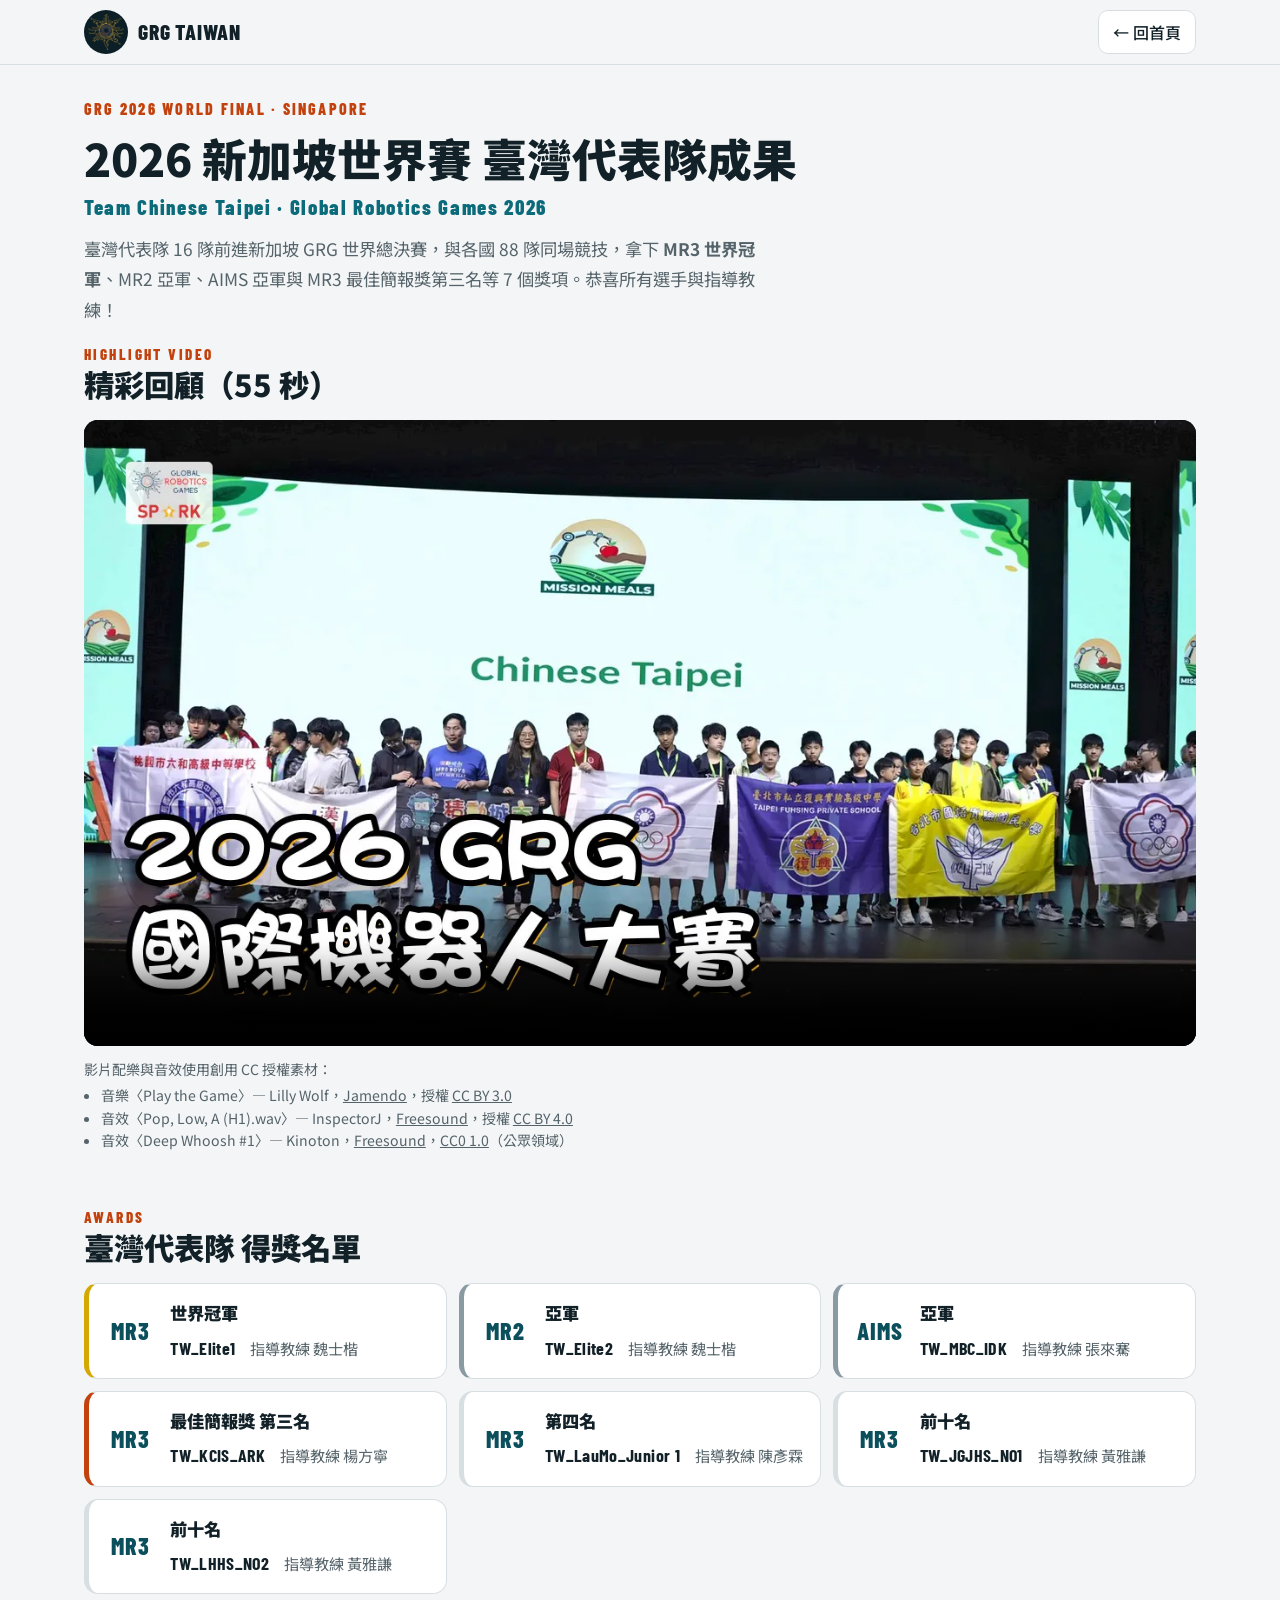
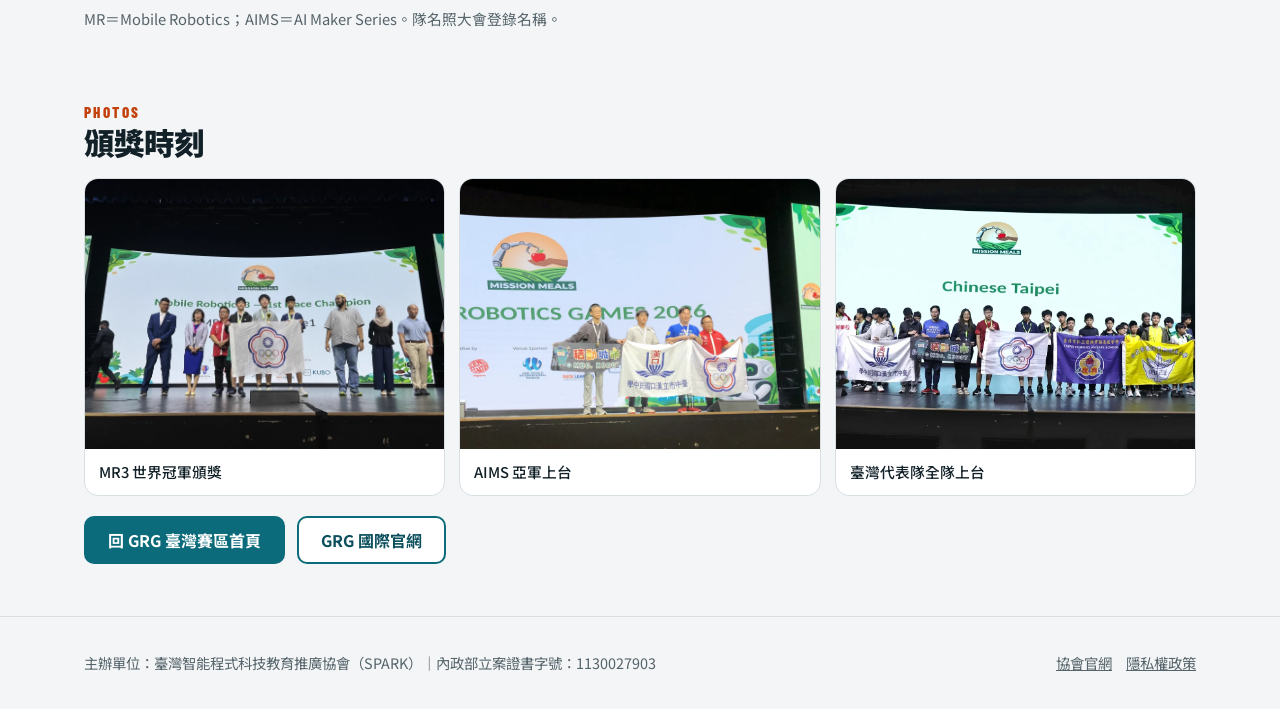
==== singapore-2026.html @ 82b36f8d "新增 2026 新加坡世界賽臺灣代表隊成果頁（精彩回顧影片＋得獎名單） - singapore-2026.html：55 秒影片（720p H.264/AAC faststart，10.2 MB）、中" ====
<!DOCTYPE html>
<html lang="zh-Hant-TW">
<head>
<meta charset="UTF-8">
<meta name="viewport" content="width=device-width, initial-scale=1.0">
<title>2026 GRG 新加坡世界賽 臺灣代表隊成果｜MR3 世界冠軍 - GRG Taiwan</title>
<meta name="description" content="2026 Global Robotics Games 新加坡世界總決賽，臺灣代表隊獲 MR3 世界冠軍、MR2 亞軍、AIMS 亞軍、MR3 最佳簡報獎第三名等 7 個獎項。看 55 秒精彩回顧影片與完整得獎名單。">
<meta name="robots" content="index, follow, max-image-preview:large, max-video-preview:-1">
<link rel="canonical" href="https://global-robotics-games-taiwan.github.io/singapore-2026.html">
<link rel="icon" type="image/png" sizes="192x192" href="img/favicon-192.png">
<link rel="apple-touch-icon" href="img/apple-touch-icon.png">
<meta name="theme-color" content="#0b4f5c">
<meta property="og:type" content="article">
<meta property="og:url" content="https://global-robotics-games-taiwan.github.io/singapore-2026.html">
<meta property="og:title" content="2026 GRG 新加坡世界賽 臺灣代表隊 MR3 世界冠軍">
<meta property="og:description" content="臺灣代表隊獲 MR3 世界冠軍、MR2 亞軍、AIMS 亞軍等 7 個獎項，看精彩回顧影片與得獎名單。">
<meta property="og:image" content="https://global-robotics-games-taiwan.github.io/media/singapore-2026/highlight-poster.jpg">
<meta property="og:image:width" content="1280">
<meta property="og:image:height" content="720">
<meta property="og:video" content="https://global-robotics-games-taiwan.github.io/media/singapore-2026/grg2026-singapore-highlight-720p.mp4">
<meta property="og:video:type" content="video/mp4">
<meta property="og:video:width" content="1280">
<meta property="og:video:height" content="720">
<meta property="og:site_name" content="GRG Taiwan 2026">
<meta property="og:locale" content="zh_TW">
<meta name="twitter:card" content="summary_large_image">
<meta name="twitter:title" content="2026 GRG 新加坡世界賽 臺灣代表隊 MR3 世界冠軍">
<meta name="twitter:description" content="臺灣代表隊獲 MR3 世界冠軍、MR2 亞軍、AIMS 亞軍等 7 個獎項。">
<meta name="twitter:image" content="https://global-robotics-games-taiwan.github.io/media/singapore-2026/highlight-poster.jpg">
<script type="application/ld+json">
{
  "@context": "https://schema.org",
  "@graph": [
    {
      "@type": "WebPage",
      "@id": "https://global-robotics-games-taiwan.github.io/singapore-2026.html#page",
      "url": "https://global-robotics-games-taiwan.github.io/singapore-2026.html",
      "name": "2026 GRG 新加坡世界賽 臺灣代表隊成果",
      "inLanguage": "zh-TW",
      "datePublished": "2026-11-19",
      "isPartOf": {"@id": "https://global-robotics-games-taiwan.github.io/#website"},
      "about": {"@id": "https://global-robotics-games-taiwan.github.io/#world-final"},
      "primaryImageOfPage": "https://global-robotics-games-taiwan.github.io/media/singapore-2026/highlight-poster.jpg",
      "breadcrumb": {"@type": "BreadcrumbList", "itemListElement": [
        {"@type": "ListItem", "position": 1, "name": "GRG Taiwan", "item": "https://global-robotics-games-taiwan.github.io/"},
        {"@type": "ListItem", "position": 2, "name": "2026 新加坡世界賽 臺灣代表隊成果", "item": "https://global-robotics-games-taiwan.github.io/singapore-2026.html"}
      ]}
    },
    {
      "@type": "VideoObject",
      "@id": "https://global-robotics-games-taiwan.github.io/singapore-2026.html#video",
      "name": "2026 GRG 新加坡世界賽 臺灣代表隊 精彩回顧",
      "description": "臺灣代表隊從出發、比賽到頒獎的 55 秒回顧：MR3 世界冠軍、MR2 亞軍、AIMS 亞軍、MR3 最佳簡報獎第三名。",
      "thumbnailUrl": "https://global-robotics-games-taiwan.github.io/media/singapore-2026/highlight-poster.jpg",
      "contentUrl": "https://global-robotics-games-taiwan.github.io/media/singapore-2026/grg2026-singapore-highlight-720p.mp4",
      "uploadDate": "2026-11-19T20:00:00+08:00",
      "duration": "PT55S",
      "inLanguage": "zh-TW",
      "publisher": {"@id": "https://spark-taiwan-association.github.io/#organization"}
    }
  ]
}
</script>
<link rel="preconnect" href="https://fonts.googleapis.com">
<link rel="preconnect" href="https://fonts.gstatic.com" crossorigin>
<link href="https://fonts.googleapis.com/css2?family=Noto+Sans+TC:wght@400;500;700;900&family=Barlow+Condensed:wght@600;800&display=swap" rel="stylesheet">
<style>
/* 與首頁同一套「運動會賽程表」配色與字型 */
:root{
  --bg:#f3f5f6; --card:#fff; --ink:#122128; --muted:#55636a; --line:#d8dfe2;
  --teal:#0b6b7a; --teal-d:#0b4f5c; --board:#0d1f26; --lime:#c6f432; --track:#c2410c;
  --sans:"Noto Sans TC","PingFang TC","Microsoft JhengHei",sans-serif; --num:"Barlow Condensed","Arial Narrow",sans-serif;
  --r:14px; --w:72rem;
}
*{box-sizing:border-box}
body{margin:0;background:var(--bg);color:var(--ink);font:400 1rem/1.75 var(--sans);-webkit-font-smoothing:antialiased}
img{max-width:100%;height:auto;display:block}
a{color:var(--teal)}
a:focus-visible,button:focus-visible{outline:3px solid var(--track);outline-offset:3px;border-radius:6px}
h1,h2,h3{line-height:1.3;margin:0;text-wrap:balance}
.wrap{max-width:var(--w);margin:0 auto;padding-inline:20px}
.num{font-family:var(--num);font-variant-numeric:tabular-nums}
.skip{position:absolute;left:-999px;top:8px;background:#fff;padding:8px 12px;z-index:100}.skip:focus{left:8px}
.top{position:sticky;top:0;z-index:50;background:rgba(243,245,246,.95);backdrop-filter:blur(8px);border-bottom:1px solid var(--line)}
.top .wrap{display:flex;align-items:center;gap:12px;min-height:64px}
.brand{display:flex;align-items:center;gap:10px;text-decoration:none;color:var(--ink);min-height:44px}
.brand .b{width:44px;height:44px;border-radius:50%;background:var(--board);display:grid;place-items:center;overflow:hidden}
.brand .b img{width:36px;height:36px;object-fit:contain}
.brand b{font:800 1.35rem/1 var(--num);letter-spacing:.04em}
.back{margin-left:auto;display:inline-flex;align-items:center;min-height:44px;padding:0 14px;border:1px solid var(--line);border-radius:10px;background:#fff;text-decoration:none;color:var(--ink);font-weight:500}
.hero{padding-block:36px 8px}
.hero .tag{font:800 1rem/1 var(--num);letter-spacing:.14em;color:var(--track)}
.hero h1{font-size:clamp(1.7rem,4.2vw,2.8rem);font-weight:900;margin-top:12px}
.hero h1 .en{display:block;font:800 clamp(1rem,2vw,1.3rem)/1.2 var(--num);letter-spacing:.08em;color:var(--teal);margin-top:8px}
.hero .lead{font-size:1.08rem;color:var(--muted);margin:14px 0 0;max-width:40em}
section{padding-block:28px}
.head{margin-bottom:16px}
.head h2{font-size:clamp(1.4rem,3vw,1.9rem);font-weight:900}
.head h2 .en{display:block;font:800 .95rem var(--num);letter-spacing:.16em;color:var(--track);margin-bottom:2px}
.player{background:var(--board);border-radius:var(--r);overflow:hidden;aspect-ratio:16/9}
.player video{display:block;width:100%;height:100%;background:#000}
.credits{margin-top:12px;font-size:.88rem;color:var(--muted);line-height:1.6}
.credits ul{margin:4px 0 0;padding-left:1.2em}
.credits a{color:var(--muted)}
.awards{list-style:none;margin:0;padding:0;display:grid;grid-template-columns:repeat(auto-fill,minmax(300px,1fr));gap:12px}
.awards li{background:var(--card);border:1px solid var(--line);border-left:5px solid var(--line);border-radius:var(--r);padding:14px 16px;display:grid;grid-template-columns:auto 1fr;gap:4px 14px;align-items:center}
.awards li.g{border-left-color:#d4a800}.awards li.s{border-left-color:#8a9aa3}.awards li.b{border-left-color:var(--track)}
.awards .cat{grid-row:span 2;font:800 1.5rem/1 var(--num);letter-spacing:.04em;color:var(--teal-d);min-width:3.2rem;text-align:center}
.awards .aw{font-weight:900;font-size:1.08rem}
.awards .tm{font-size:.95rem;color:var(--muted)}
.awards .tm b{color:var(--ink);font-weight:700;font-family:var(--num);font-size:1.12rem;letter-spacing:.02em}
.note{margin-top:12px;color:var(--muted);font-size:.92rem}
.photos{display:grid;grid-template-columns:repeat(auto-fill,minmax(280px,1fr));gap:14px}
.photos figure{margin:0;background:var(--card);border:1px solid var(--line);border-radius:var(--r);overflow:hidden}
.photos img{width:100%;aspect-ratio:4/3;object-fit:cover}
.photos figcaption{padding:10px 14px;font-size:.92rem;font-weight:500}
.btns{display:flex;flex-wrap:wrap;gap:12px;margin-top:20px}
.btn{display:inline-flex;align-items:center;justify-content:center;min-height:48px;padding:0 22px;border-radius:10px;font-weight:700;text-decoration:none;border:2px solid var(--teal);background:#fff;color:var(--teal-d)}
.btn.primary{background:var(--teal);color:#fff}
footer{border-top:1px solid var(--line);margin-top:24px;padding-block:24px;font-size:.9rem;color:var(--muted)}
footer .wrap{display:flex;flex-wrap:wrap;gap:6px 24px;justify-content:space-between;align-items:center}
footer a{color:var(--muted);display:inline-flex;align-items:center;min-height:44px}
</style>
<script async src="https://www.googletagmanager.com/gtag/js?id=G-00G74KLXL7"></script>
<script>window.dataLayer=window.dataLayer||[];function gtag(){dataLayer.push(arguments);}gtag('js',new Date());gtag('config','G-00G74KLXL7');</script>
</head>
<body>
<a class="skip" href="#main">跳到主要內容</a>
<header class="top">
  <div class="wrap">
    <a class="brand" href="./"><span class="b"><img src="img/grg-mark.png" width="160" height="160" alt=""></span><b>GRG TAIWAN</b></a>
    <a class="back" href="./">← 回首頁</a>
  </div>
</header>

<main id="main">
  <section class="hero">
    <div class="wrap">
      <div class="tag">GRG 2026 WORLD FINAL · SINGAPORE</div>
      <h1>2026 新加坡世界賽 臺灣代表隊成果<span class="en">Team Chinese Taipei · Global Robotics Games 2026</span></h1>
      <p class="lead">臺灣代表隊 16 隊前進新加坡 GRG 世界總決賽，與各國 88 隊同場競技，拿下 <strong>MR3 世界冠軍</strong>、MR2 亞軍、AIMS 亞軍與 MR3 最佳簡報獎第三名等 7 個獎項。恭喜所有選手與指導教練！</p>
    </div>
  </section>

  <section id="video" style="padding-top:12px">
    <div class="wrap">
      <div class="head"><h2><span class="en">HIGHLIGHT VIDEO</span>精彩回顧（55 秒）</h2></div>
      <div class="player">
        <video controls playsinline preload="metadata" poster="media/singapore-2026/highlight-poster.webp" width="1280" height="720" aria-label="2026 GRG 新加坡世界賽 臺灣代表隊精彩回顧影片">
          <source src="media/singapore-2026/grg2026-singapore-highlight-720p.mp4" type="video/mp4">
          <track kind="captions" src="media/singapore-2026/highlight.zh-TW.vtt" srclang="zh-TW" label="中文">
          你的瀏覽器不支援影片播放，請<a href="media/singapore-2026/grg2026-singapore-highlight-720p.mp4">下載影片</a>觀看。
        </video>
      </div>
      <div class="credits">
        影片配樂與音效使用創用 CC 授權素材：
        <ul>
          <li>音樂〈Play the Game〉— Lilly Wolf，<a href="https://www.jamendo.com/track/1093616" rel="noopener">Jamendo</a>，授權 <a href="https://creativecommons.org/licenses/by/3.0/" rel="license noopener">CC BY 3.0</a></li>
          <li>音效〈Pop, Low, A (H1).wav〉— InspectorJ，<a href="https://freesound.org/people/InspectorJ/sounds/411639" rel="noopener">Freesound</a>，授權 <a href="https://creativecommons.org/licenses/by/4.0/" rel="license noopener">CC BY 4.0</a></li>
          <li>音效〈Deep Whoosh #1〉— Kinoton，<a href="https://freesound.org/people/Kinoton/sounds/351256" rel="noopener">Freesound</a>，<a href="https://creativecommons.org/publicdomain/zero/1.0/" rel="license noopener">CC0 1.0</a>（公眾領域）</li>
        </ul>
      </div>
    </div>
  </section>

  <section id="awards">
    <div class="wrap">
      <div class="head"><h2><span class="en">AWARDS</span>臺灣代表隊 得獎名單</h2></div>
      <ol class="awards">
        <li class="g"><span class="cat">MR3</span><span class="aw">世界冠軍</span><span class="tm"><b>TW_Elite1</b>　指導教練 魏士楷</span></li>
        <li class="s"><span class="cat">MR2</span><span class="aw">亞軍</span><span class="tm"><b>TW_Elite2</b>　指導教練 魏士楷</span></li>
        <li class="s"><span class="cat">AIMS</span><span class="aw">亞軍</span><span class="tm"><b>TW_MBC_IDK</b>　指導教練 張來騫</span></li>
        <li class="b"><span class="cat">MR3</span><span class="aw">最佳簡報獎 第三名</span><span class="tm"><b>TW_KCIS_ARK</b>　指導教練 楊方寧</span></li>
        <li><span class="cat">MR3</span><span class="aw">第四名</span><span class="tm"><b>TW_LauMo_Junior 1</b>　指導教練 陳彥霖</span></li>
        <li><span class="cat">MR3</span><span class="aw">前十名</span><span class="tm"><b>TW_JGJHS_NO1</b>　指導教練 黃雅謙</span></li>
        <li><span class="cat">MR3</span><span class="aw">前十名</span><span class="tm"><b>TW_LHHS_NO2</b>　指導教練 黃雅謙</span></li>
      </ol>
      <p class="note">MR＝Mobile Robotics；AIMS＝AI Maker Series。隊名照大會登錄名稱。</p>
    </div>
  </section>

  <section id="photos">
    <div class="wrap">
      <div class="head"><h2><span class="en">PHOTOS</span>頒獎時刻</h2></div>
      <div class="photos">
        <figure><img src="media/singapore-2026/mr3-world-champion.webp" width="1477" height="1108" alt="MR3 世界冠軍頒獎，臺灣代表隊上台領獎" loading="lazy"><figcaption>MR3 世界冠軍頒獎</figcaption></figure>
        <figure><img src="media/singapore-2026/aims-runner-up.webp" width="1600" height="1200" alt="AIMS 亞軍臺灣隊伍上台領獎" loading="lazy"><figcaption>AIMS 亞軍上台</figcaption></figure>
        <figure><img src="media/singapore-2026/team-on-stage.webp" width="1600" height="832" alt="臺灣代表隊全隊在新加坡世界賽舞台上合影" loading="lazy"><figcaption>臺灣代表隊全隊上台</figcaption></figure>
      </div>
      <div class="btns">
        <a class="btn primary" href="./">回 GRG 臺灣賽區首頁</a>
        <a class="btn" href="https://www.globalroboticsgames.com/">GRG 國際官網</a>
      </div>
    </div>
  </section>
</main>

<footer>
  <div class="wrap">
    <div>主辦單位：臺灣智能程式科技教育推廣協會（SPARK）｜內政部立案證書字號：1130027903</div>
    <span><a href="https://spark-taiwan-association.github.io/">協會官網</a>　<a href="https://spark-taiwan-association.github.io/privacy.html">隱私權政策</a></span>
  </div>
</footer>
</body>
</html>
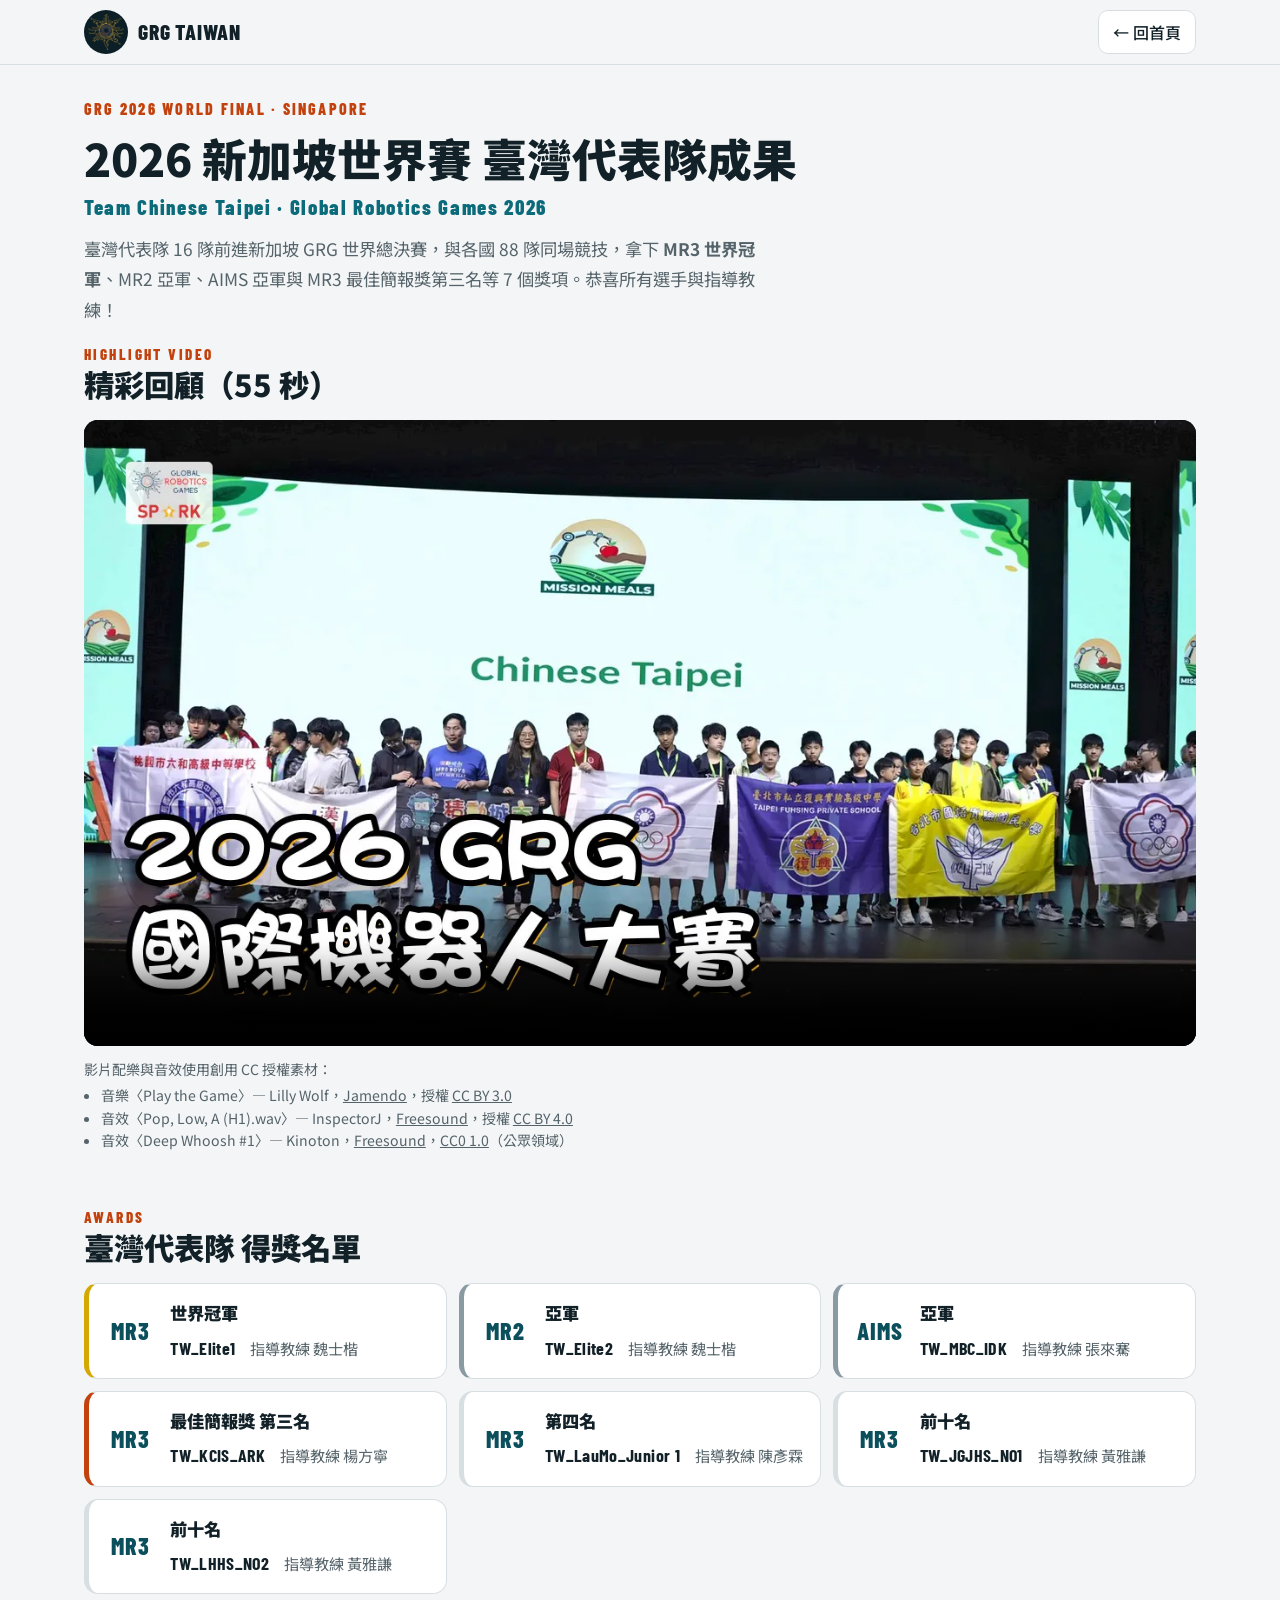
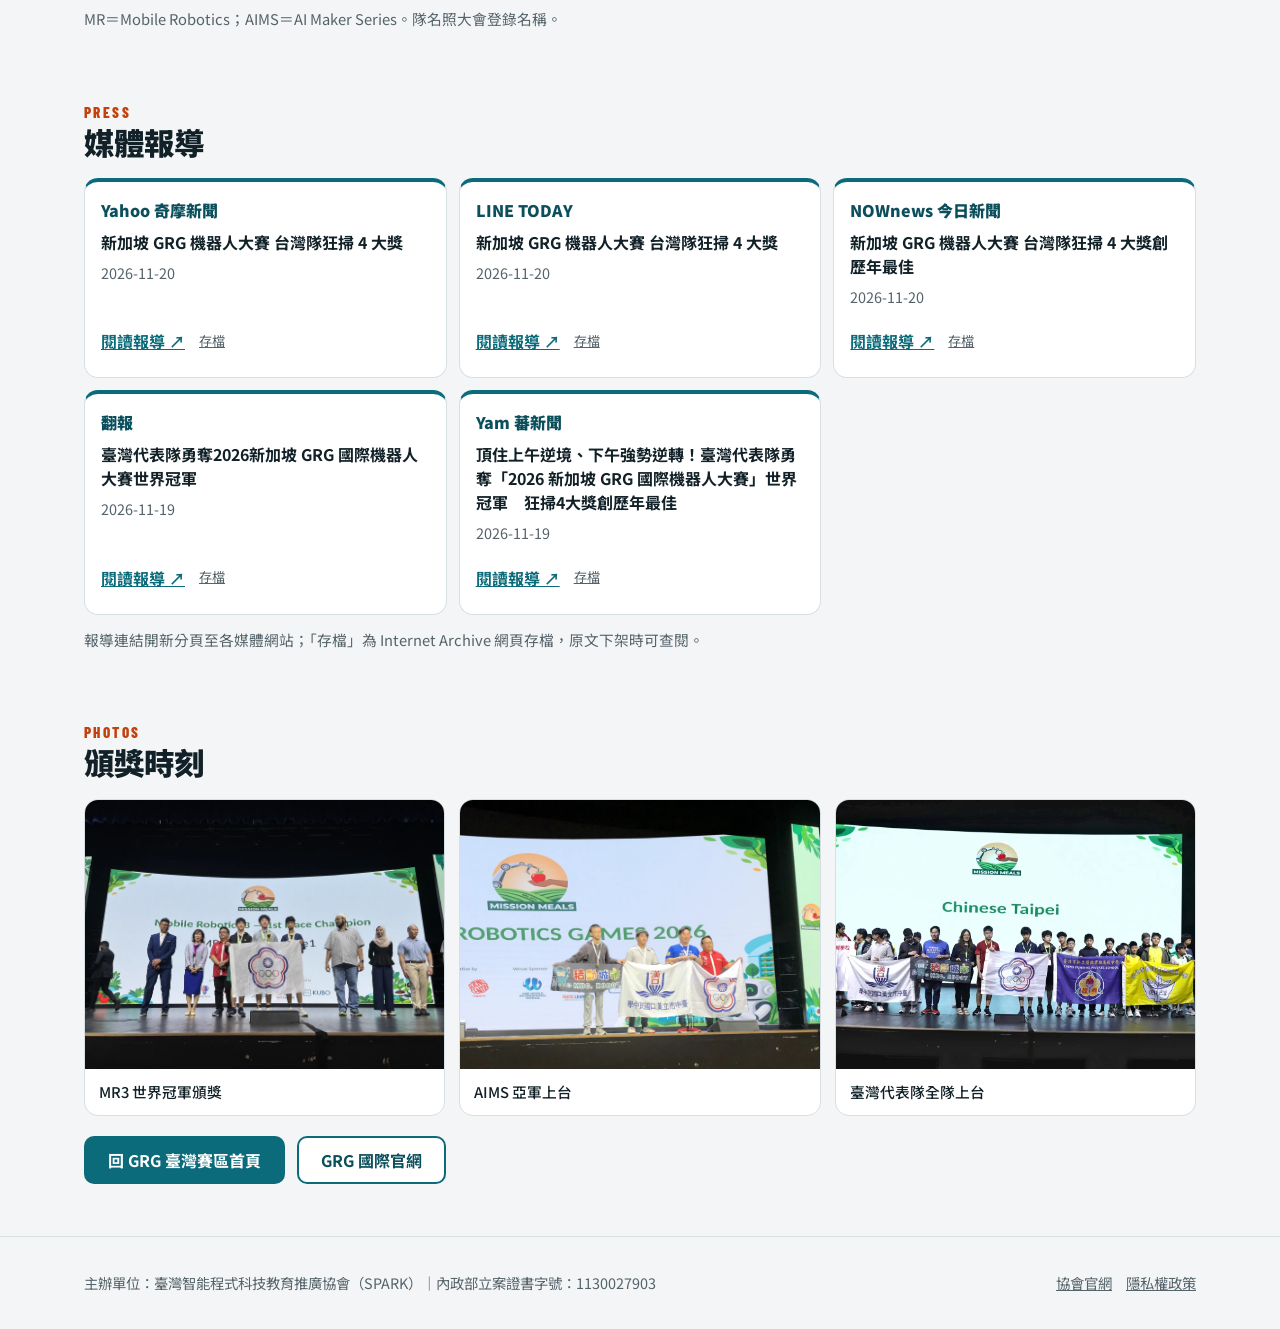
==== commit cce584ef: "新加坡世界賽成果頁新增「媒體報導 PRESS」區（前 5 家）＋首頁入口＋NewsArticle 結構化資料 - singapore-2026.html：得獎名單後新增 #press，Yahoo 奇摩" ====
--- a/singapore-2026.html
+++ b/singapore-2026.html
@@ -40,7 +40,8 @@
       "datePublished": "2026-11-19",
       "isPartOf": {"@id": "https://global-robotics-games-taiwan.github.io/#website"},
       "about": {"@id": "https://global-robotics-games-taiwan.github.io/#world-final"},
-      "primaryImageOfPage": "https://global-robotics-games-taiwan.github.io/media/singapore-2026/highlight-poster.jpg",
+      "subjectOf": {"@id": "https://global-robotics-games-taiwan.github.io/singapore-2026.html#press"},
+      "primaryImageOfPage":"https://global-robotics-games-taiwan.github.io/media/singapore-2026/highlight-poster.jpg",
       "breadcrumb": {"@type": "BreadcrumbList", "itemListElement": [
         {"@type": "ListItem", "position": 1, "name": "GRG Taiwan", "item": "https://global-robotics-games-taiwan.github.io/"},
         {"@type": "ListItem", "position": 2, "name": "2026 新加坡世界賽 臺灣代表隊成果", "item": "https://global-robotics-games-taiwan.github.io/singapore-2026.html"}
@@ -57,6 +58,19 @@
       "duration": "PT55S",
       "inLanguage": "zh-TW",
       "publisher": {"@id": "https://spark-taiwan-association.github.io/#organization"}
+    },
+    {
+      "@type": "ItemList",
+      "@id": "https://global-robotics-games-taiwan.github.io/singapore-2026.html#press",
+      "name": "2026 GRG 新加坡世界賽 臺灣代表隊 媒體報導",
+      "numberOfItems": 5,
+      "itemListElement": [
+        {"@type": "ListItem", "position": 1, "item": {"@type": "NewsArticle", "headline": "新加坡 GRG 機器人大賽 台灣隊狂掃 4 大獎", "datePublished": "2026-11-20T01:05:00+08:00", "publisher": {"@type": "Organization", "name": "Yahoo 奇摩新聞"}, "url": "https://tw.news.yahoo.com/%E6%96%B0%E5%8A%A0%E5%9D%A1-grg-%E6%A9%9F%E5%99%A8%E4%BA%BA%E5%A4%A7%E8%B3%BD-%E5%8F%B0%E7%81%A3%E9%9A%8A%E7%8B%82%E6%8E%83-4-170509697.html", "about": {"@id": "https://global-robotics-games-taiwan.github.io/#world-final"}}},
+        {"@type": "ListItem", "position": 2, "item": {"@type": "NewsArticle", "headline": "新加坡 GRG 機器人大賽 台灣隊狂掃 4 大獎", "datePublished": "2026-11-20T01:05:00+08:00", "publisher": {"@type": "Organization", "name": "LINE TODAY"}, "url": "https://today.line.me/tw/v3/article/YapomkN", "about": {"@id": "https://global-robotics-games-taiwan.github.io/#world-final"}}},
+        {"@type": "ListItem", "position": 3, "item": {"@type": "NewsArticle", "headline": "新加坡 GRG 機器人大賽 台灣隊狂掃 4 大獎創歷年最佳", "datePublished": "2026-11-20T01:05:00+08:00", "publisher": {"@type": "Organization", "name": "NOWnews 今日新聞"}, "url": "https://www.nownews.com/news/6893902", "about": {"@id": "https://global-robotics-games-taiwan.github.io/#world-final"}}},
+        {"@type": "ListItem", "position": 4, "item": {"@type": "NewsArticle", "headline": "臺灣代表隊勇奪2026新加坡 GRG 國際機器人大賽世界冠軍", "datePublished": "2026-11-19T16:51:00+08:00", "publisher": {"@type": "Organization", "name": "翻報"}, "url": "https://turnnewsapp.com/ct-featured/423086.html", "about": {"@id": "https://global-robotics-games-taiwan.github.io/#world-final"}}},
+        {"@type": "ListItem", "position": 5, "item": {"@type": "NewsArticle", "headline": "頂住上午逆境、下午強勢逆轉！臺灣代表隊勇奪「2026 新加坡 GRG 國際機器人大賽」世界冠軍　狂掃4大獎創歷年最佳", "datePublished": "2026-11-19T15:59:00+08:00", "publisher": {"@type": "Organization", "name": "Yam 蕃新聞"}, "url": "https://n.yam.com/Article/20261119175866", "about": {"@id": "https://global-robotics-games-taiwan.github.io/#world-final"}}}
+      ]
     }
   ]
 }
@@ -110,6 +124,14 @@
 .awards .tm{font-size:.95rem;color:var(--muted)}
 .awards .tm b{color:var(--ink);font-weight:700;font-family:var(--num);font-size:1.12rem;letter-spacing:.02em}
 .note{margin-top:12px;color:var(--muted);font-size:.92rem}
+.press{list-style:none;margin:0;padding:0;display:grid;grid-template-columns:repeat(auto-fill,minmax(min(100%,300px),1fr));gap:12px}
+.press li{background:var(--card);border:1px solid var(--line);border-top:4px solid var(--teal);border-radius:var(--r);padding:14px 16px;display:flex;flex-direction:column;gap:6px;min-width:0}
+.press .src{font-weight:900;color:var(--teal-d)}
+.press .ttl{margin:0;font-size:1rem;font-weight:700;line-height:1.5;overflow-wrap:anywhere}
+.press time{font-size:.9rem;color:var(--muted)}
+.press .links{margin-top:auto;display:flex;flex-wrap:wrap;align-items:center;gap:4px 14px;padding-top:4px}
+.press .read{display:inline-flex;align-items:center;min-height:44px;font-weight:700}
+.press .arc{font-size:.82rem;color:var(--muted);display:inline-flex;align-items:center;min-height:44px}
 .photos{display:grid;grid-template-columns:repeat(auto-fill,minmax(280px,1fr));gap:14px}
 .photos figure{margin:0;background:var(--card);border:1px solid var(--line);border-radius:var(--r);overflow:hidden}
 .photos img{width:100%;aspect-ratio:4/3;object-fit:cover}
@@ -179,6 +201,20 @@
     </div>
   </section>
 
+  <section id="press">
+    <div class="wrap">
+      <div class="head"><h2><span class="en">PRESS</span>媒體報導</h2></div>
+      <ul class="press">
+        <li><span class="src">Yahoo 奇摩新聞</span><p class="ttl">新加坡 GRG 機器人大賽 台灣隊狂掃 4 大獎</p><time datetime="2026-11-20">2026-11-20</time><span class="links"><a class="read" href="https://tw.news.yahoo.com/%E6%96%B0%E5%8A%A0%E5%9D%A1-grg-%E6%A9%9F%E5%99%A8%E4%BA%BA%E5%A4%A7%E8%B3%BD-%E5%8F%B0%E7%81%A3%E9%9A%8A%E7%8B%82%E6%8E%83-4-170509697.html" target="_blank" rel="noopener">閱讀報導 ↗</a><a class="arc" href="https://web.archive.org/web/20261120012026/https://tw.news.yahoo.com/%E6%96%B0%E5%8A%A0%E5%9D%A1-grg-%E6%A9%9F%E5%99%A8%E4%BA%BA%E5%A4%A7%E8%B3%BD-%E5%8F%B0%E7%81%A3%E9%9A%8A%E7%8B%82%E6%8E%83-4-170509697.html" target="_blank" rel="noopener">存檔</a></span></li>
+        <li><span class="src">LINE TODAY</span><p class="ttl">新加坡 GRG 機器人大賽 台灣隊狂掃 4 大獎</p><time datetime="2026-11-20">2026-11-20</time><span class="links"><a class="read" href="https://today.line.me/tw/v3/article/YapomkN" target="_blank" rel="noopener">閱讀報導 ↗</a><a class="arc" href="https://web.archive.org/web/20261120012116/https://today.line.me/tw/v3/article/YapomkN" target="_blank" rel="noopener">存檔</a></span></li>
+        <li><span class="src">NOWnews 今日新聞</span><p class="ttl">新加坡 GRG 機器人大賽 台灣隊狂掃 4 大獎創歷年最佳</p><time datetime="2026-11-20">2026-11-20</time><span class="links"><a class="read" href="https://www.nownews.com/news/6893902" target="_blank" rel="noopener">閱讀報導 ↗</a><a class="arc" href="https://web.archive.org/web/20261120012205/https://www.nownews.com/news/6893902" target="_blank" rel="noopener">存檔</a></span></li>
+        <li><span class="src">翻報</span><p class="ttl">臺灣代表隊勇奪2026新加坡 GRG 國際機器人大賽世界冠軍</p><time datetime="2026-11-19">2026-11-19</time><span class="links"><a class="read" href="https://turnnewsapp.com/ct-featured/423086.html" target="_blank" rel="noopener">閱讀報導 ↗</a><a class="arc" href="https://web.archive.org/web/20261120012247/https://turnnewsapp.com/ct-featured/423086.html" target="_blank" rel="noopener">存檔</a></span></li>
+        <li><span class="src">Yam 蕃新聞</span><p class="ttl">頂住上午逆境、下午強勢逆轉！臺灣代表隊勇奪「2026 新加坡 GRG 國際機器人大賽」世界冠軍　狂掃4大獎創歷年最佳</p><time datetime="2026-11-19">2026-11-19</time><span class="links"><a class="read" href="https://n.yam.com/Article/20261119175866" target="_blank" rel="noopener">閱讀報導 ↗</a><a class="arc" href="https://web.archive.org/web/20261120012332/https://n.yam.com/Article/20261119175866" target="_blank" rel="noopener">存檔</a></span></li>
+      </ul>
+      <p class="note">報導連結開新分頁至各媒體網站；「存檔」為 Internet Archive 網頁存檔，原文下架時可查閱。</p>
+    </div>
+  </section>
+
   <section id="photos">
     <div class="wrap">
       <div class="head"><h2><span class="en">PHOTOS</span>頒獎時刻</h2></div>
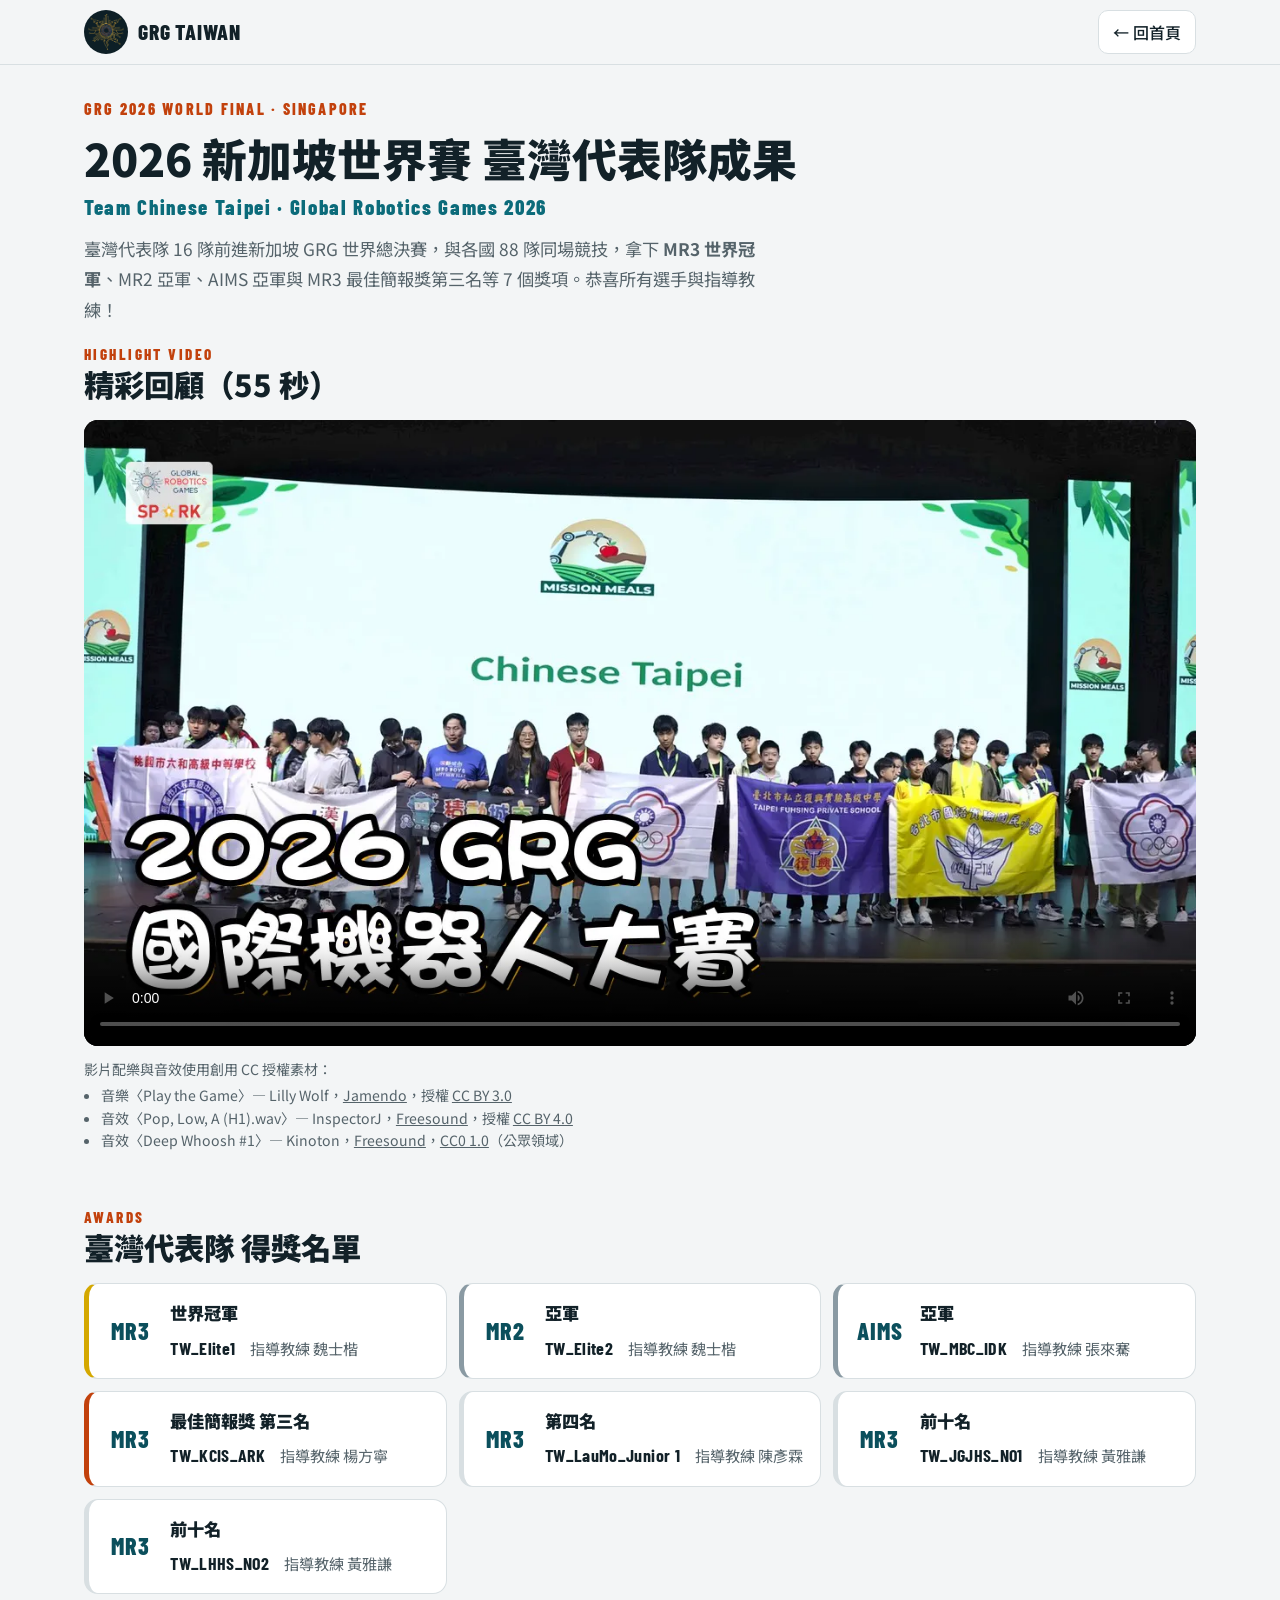
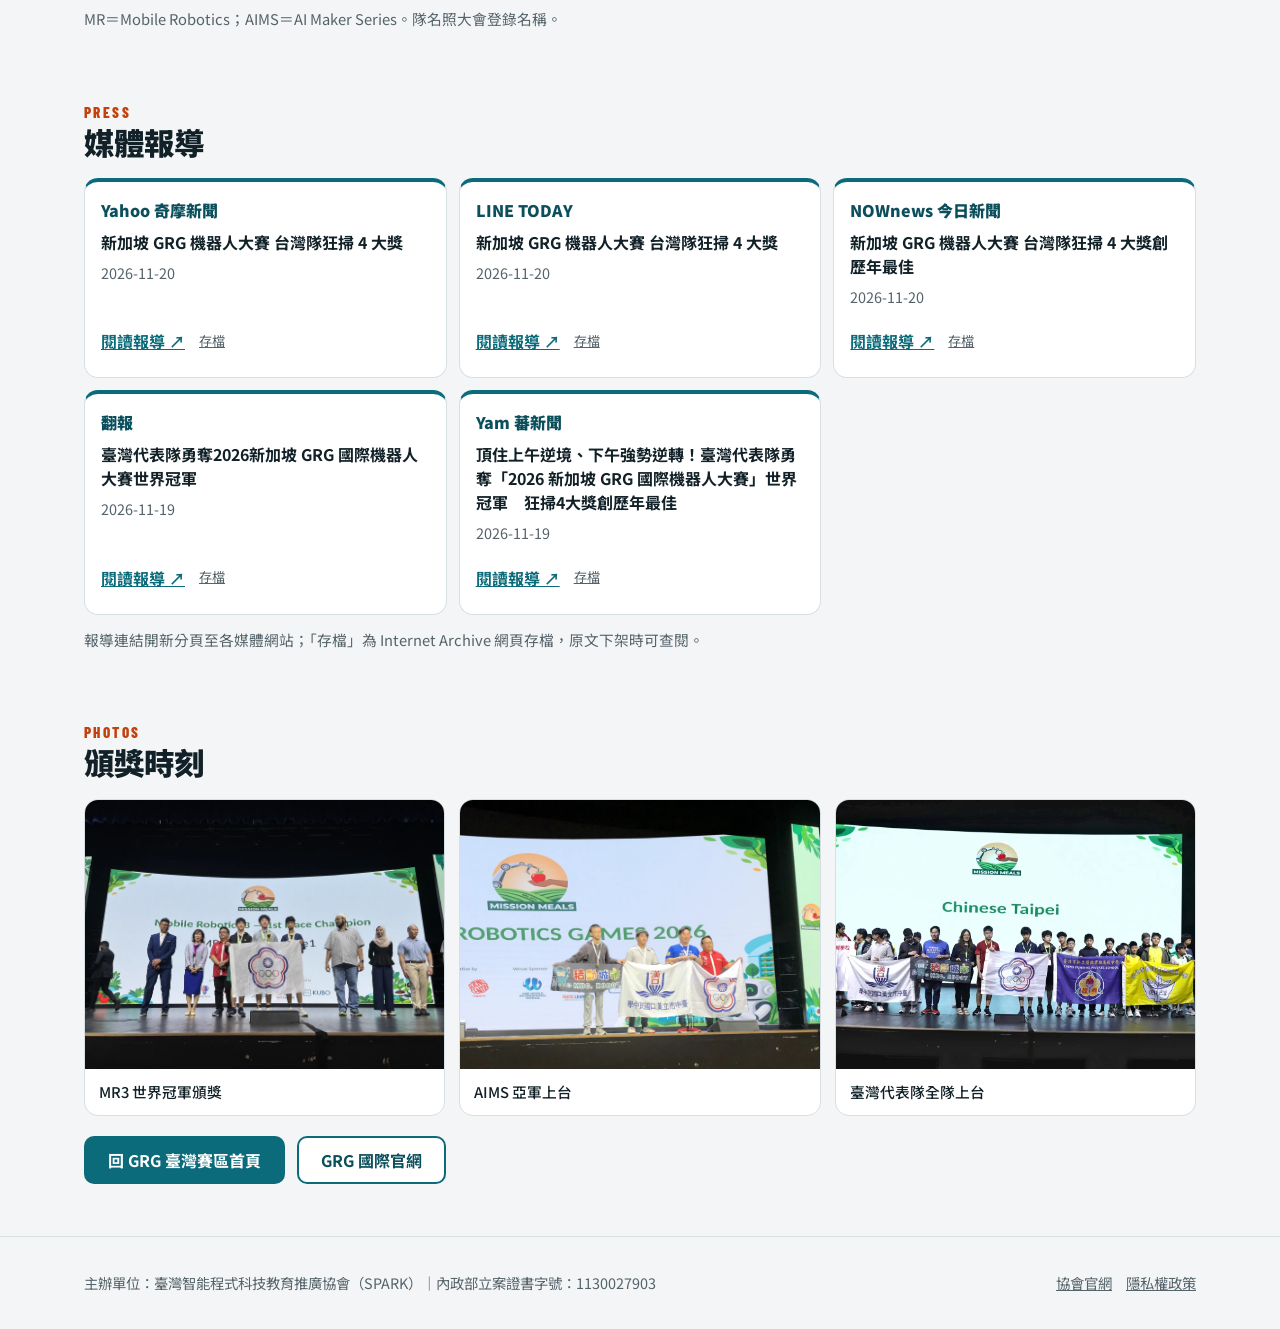
==== commit b6c9dff7: "效能：子頁 Google Fonts 改非阻塞載入（preload＋media=print onload＋noscript），新加坡頁＋10 頁規則頁 Co-Authored-By: Claude O" ====
--- a/singapore-2026.html
+++ b/singapore-2026.html
@@ -77,7 +77,9 @@
 </script>
 <link rel="preconnect" href="https://fonts.googleapis.com">
 <link rel="preconnect" href="https://fonts.gstatic.com" crossorigin>
-<link href="https://fonts.googleapis.com/css2?family=Noto+Sans+TC:wght@400;500;700;900&family=Barlow+Condensed:wght@600;800&display=swap" rel="stylesheet">
+<link rel="preload" as="style" href="https://fonts.googleapis.com/css2?family=Noto+Sans+TC:wght@400;500;700;900&family=Barlow+Condensed:wght@600;800&display=swap">
+<link rel="stylesheet" href="https://fonts.googleapis.com/css2?family=Noto+Sans+TC:wght@400;500;700;900&family=Barlow+Condensed:wght@600;800&display=swap" media="print" onload="this.media='all'">
+<noscript><link rel="stylesheet" href="https://fonts.googleapis.com/css2?family=Noto+Sans+TC:wght@400;500;700;900&family=Barlow+Condensed:wght@600;800&display=swap"></noscript>
 <style>
 /* 與首頁同一套「運動會賽程表」配色與字型 */
 :root{
@@ -112,7 +114,8 @@
 .head h2{font-size:clamp(1.4rem,3vw,1.9rem);font-weight:900}
 .head h2 .en{display:block;font:800 .95rem var(--num);letter-spacing:.16em;color:var(--track);margin-bottom:2px}
 .player{background:var(--board);border-radius:var(--r);overflow:hidden;aspect-ratio:16/9}
-.player video{display:block;width:100%;height:100%;background:#000}
+.player video{display:block;width:100%;height:100%;background:#000;color:#fff}
+.player video a{color:#c6f432}
 .credits{margin-top:12px;font-size:.88rem;color:var(--muted);line-height:1.6}
 .credits ul{margin:4px 0 0;padding-left:1.2em}
 .credits a{color:var(--muted)}
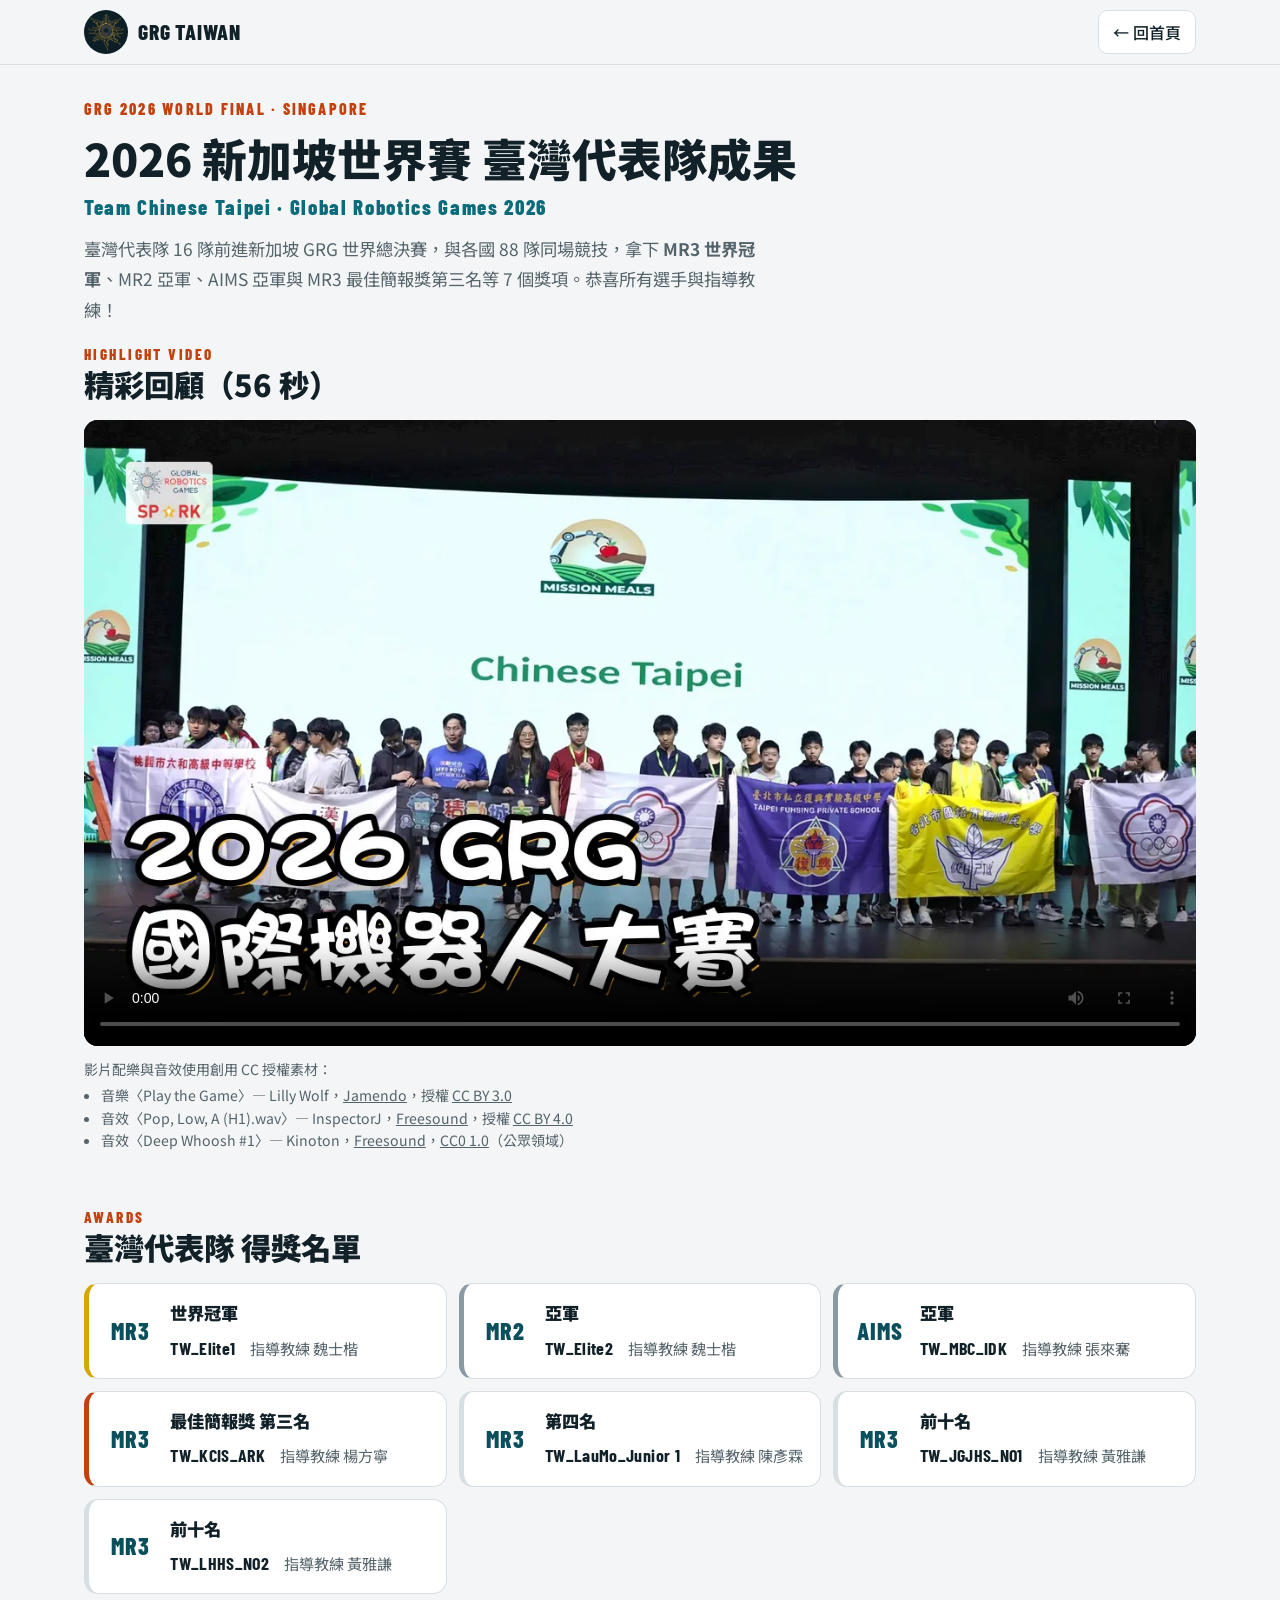
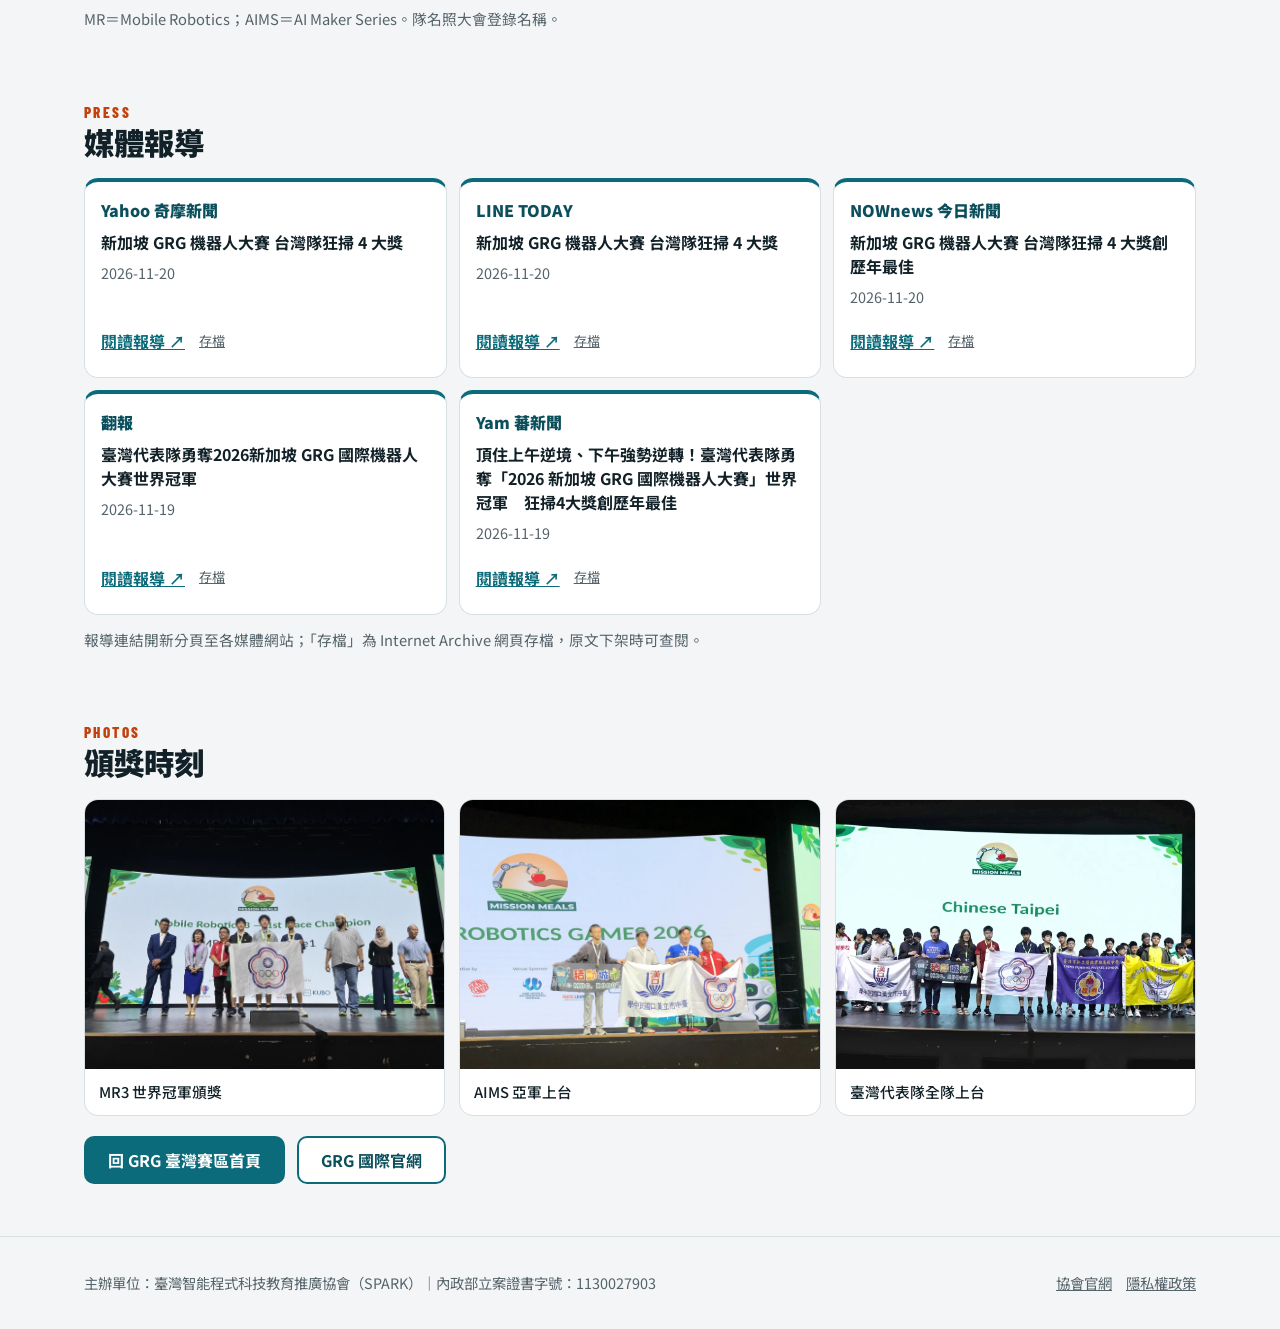
==== commit 42143a2a: "新加坡成果頁：精彩回顧影片換修正版（MR2 亞軍段改用 TW_Elite2 照片），字幕依新時間點重轉，長度 55→56 秒 Co-Authored-By: Claude Opus 5.5 <nore" ====
--- a/singapore-2026.html
+++ b/singapore-2026.html
@@ -4,7 +4,7 @@
 <meta charset="UTF-8">
 <meta name="viewport" content="width=device-width, initial-scale=1.0">
 <title>2026 GRG 新加坡世界賽 臺灣代表隊成果｜MR3 世界冠軍 - GRG Taiwan</title>
-<meta name="description" content="2026 Global Robotics Games 新加坡世界總決賽，臺灣代表隊獲 MR3 世界冠軍、MR2 亞軍、AIMS 亞軍、MR3 最佳簡報獎第三名等 7 個獎項。看 55 秒精彩回顧影片與完整得獎名單。">
+<meta name="description" content="2026 Global Robotics Games 新加坡世界總決賽，臺灣代表隊獲 MR3 世界冠軍、MR2 亞軍、AIMS 亞軍、MR3 最佳簡報獎第三名等 7 個獎項。看 56 秒精彩回顧影片與完整得獎名單。">
 <meta name="robots" content="index, follow, max-image-preview:large, max-video-preview:-1">
 <link rel="canonical" href="https://global-robotics-games-taiwan.github.io/singapore-2026.html">
 <link rel="icon" type="image/png" sizes="192x192" href="img/favicon-192.png">
@@ -51,11 +51,11 @@
       "@type": "VideoObject",
       "@id": "https://global-robotics-games-taiwan.github.io/singapore-2026.html#video",
       "name": "2026 GRG 新加坡世界賽 臺灣代表隊 精彩回顧",
-      "description": "臺灣代表隊從出發、比賽到頒獎的 55 秒回顧：MR3 世界冠軍、MR2 亞軍、AIMS 亞軍、MR3 最佳簡報獎第三名。",
+      "description": "臺灣代表隊從出發、比賽到頒獎的 56 秒回顧：MR3 世界冠軍、MR2 亞軍、AIMS 亞軍、MR3 最佳簡報獎第三名。",
       "thumbnailUrl": "https://global-robotics-games-taiwan.github.io/media/singapore-2026/highlight-poster.jpg",
       "contentUrl": "https://global-robotics-games-taiwan.github.io/media/singapore-2026/grg2026-singapore-highlight-720p.mp4",
       "uploadDate": "2026-11-19T20:00:00+08:00",
-      "duration": "PT55S",
+      "duration": "PT56S",
       "inLanguage": "zh-TW",
       "publisher": {"@id": "https://spark-taiwan-association.github.io/#organization"}
     },
@@ -169,7 +169,7 @@
 
   <section id="video" style="padding-top:12px">
     <div class="wrap">
-      <div class="head"><h2><span class="en">HIGHLIGHT VIDEO</span>精彩回顧（55 秒）</h2></div>
+      <div class="head"><h2><span class="en">HIGHLIGHT VIDEO</span>精彩回顧（56 秒）</h2></div>
       <div class="player">
         <video controls playsinline preload="metadata" poster="media/singapore-2026/highlight-poster.webp" width="1280" height="720" aria-label="2026 GRG 新加坡世界賽 臺灣代表隊精彩回顧影片">
           <source src="media/singapore-2026/grg2026-singapore-highlight-720p.mp4" type="video/mp4">
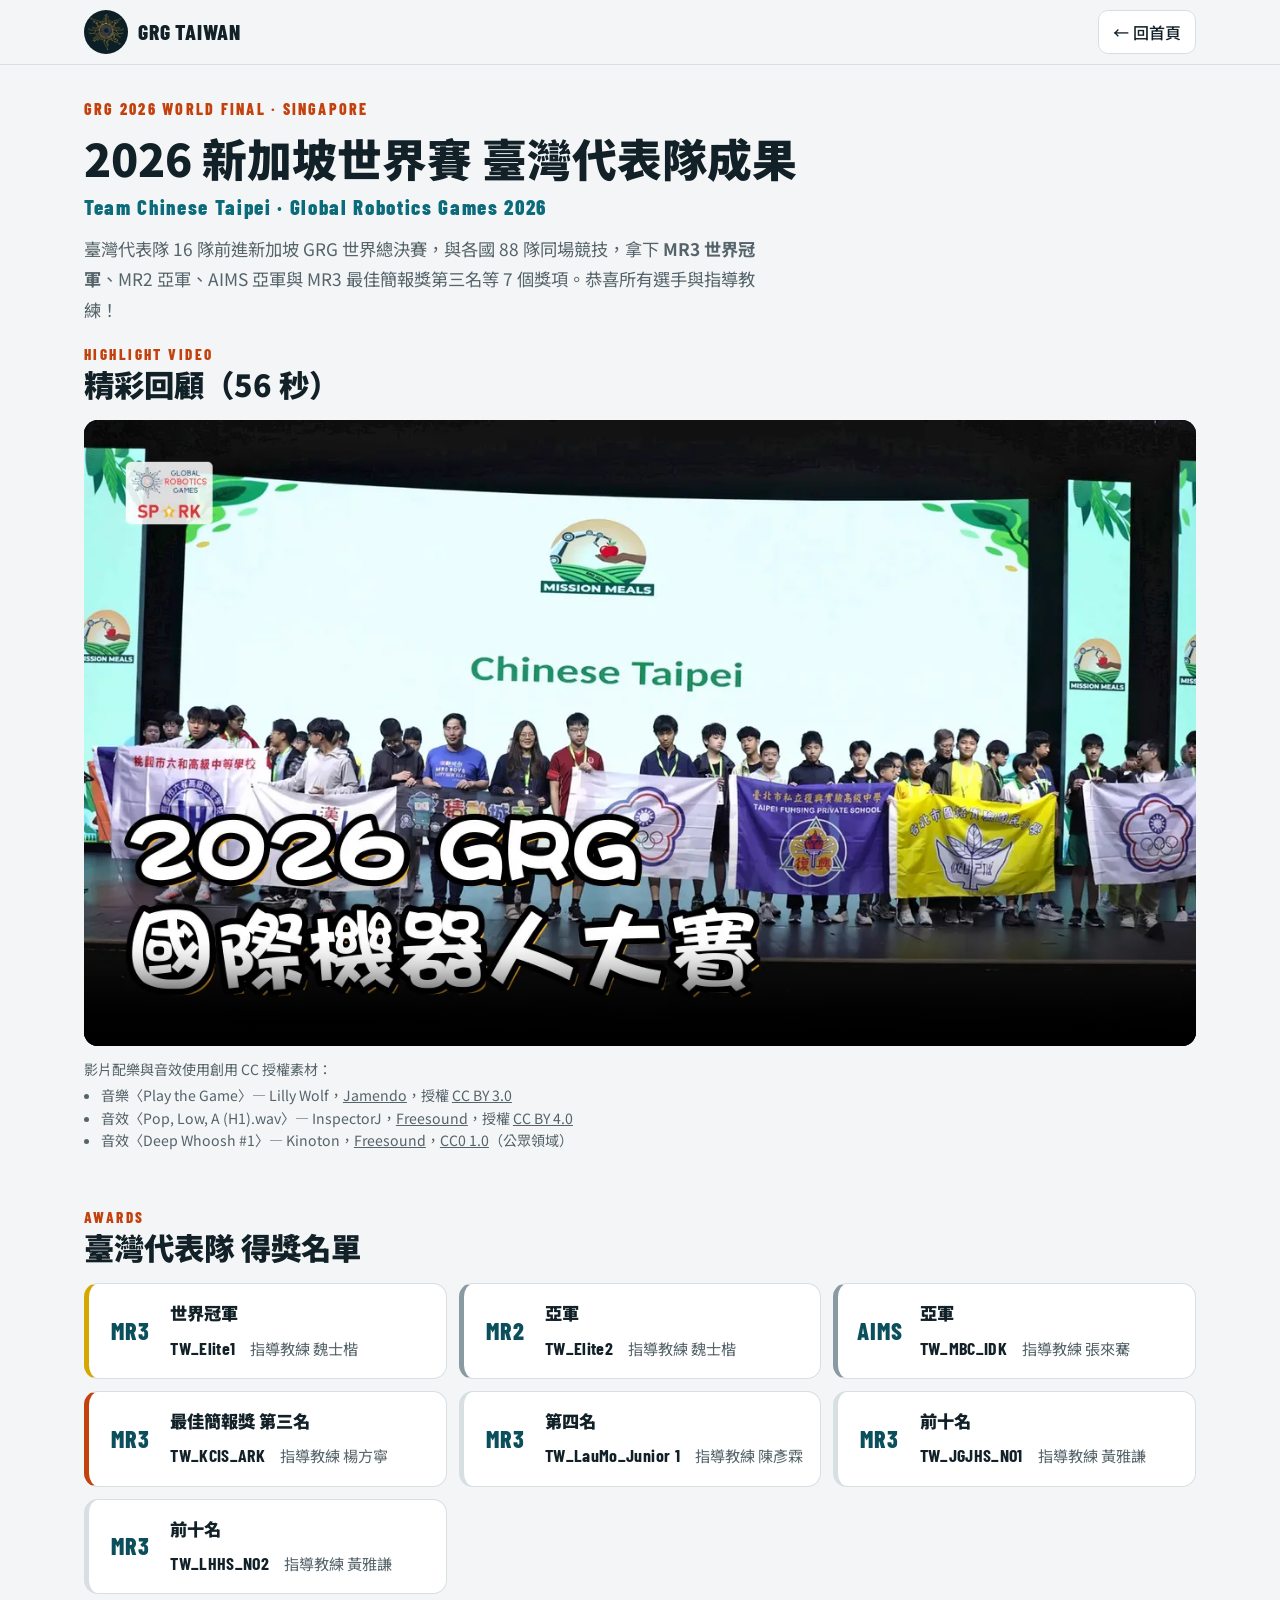
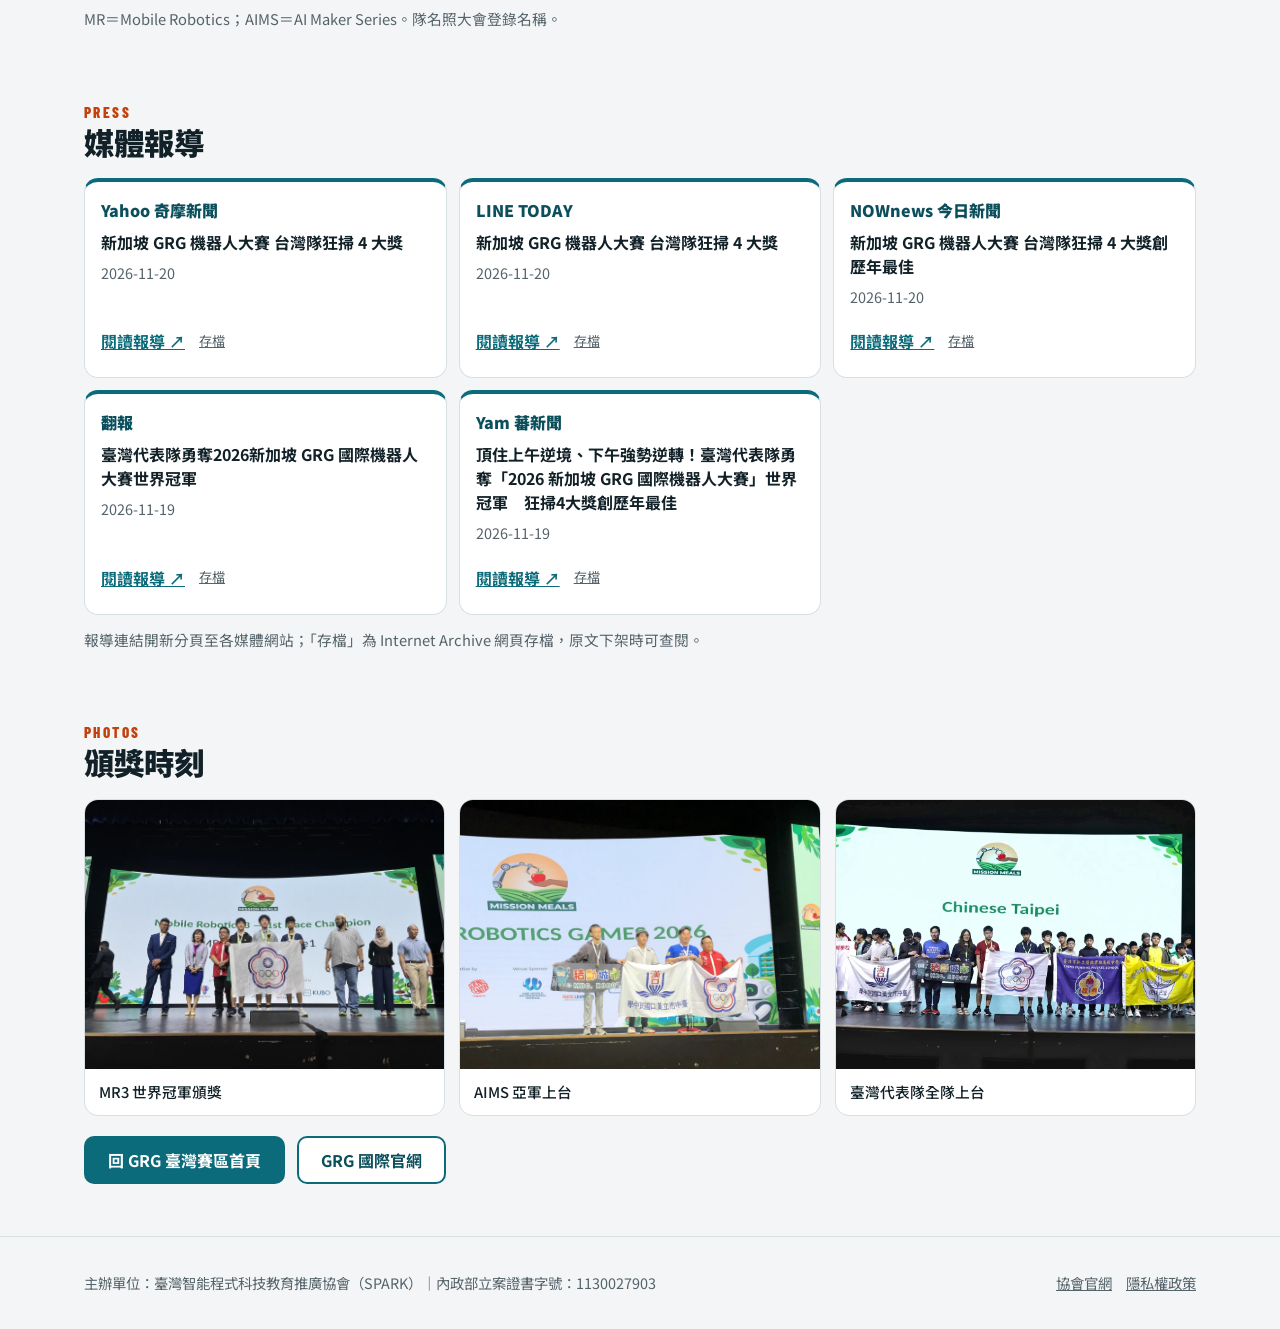
==== commit ac4b7d5e: "新加坡成果頁：精彩回顧影片與字幕改檔名（-v2），避免手機／LINE 內建瀏覽器播快取的舊版（內容同 42143a2 修正版） Co-Authored-By: Claude Opus 5.5 <nor" ====
--- a/singapore-2026.html
+++ b/singapore-2026.html
@@ -17,7 +17,7 @@
 <meta property="og:image" content="https://global-robotics-games-taiwan.github.io/media/singapore-2026/highlight-poster.jpg">
 <meta property="og:image:width" content="1280">
 <meta property="og:image:height" content="720">
-<meta property="og:video" content="https://global-robotics-games-taiwan.github.io/media/singapore-2026/grg2026-singapore-highlight-720p.mp4">
+<meta property="og:video" content="https://global-robotics-games-taiwan.github.io/media/singapore-2026/grg2026-singapore-highlight-720p-v2.mp4">
 <meta property="og:video:type" content="video/mp4">
 <meta property="og:video:width" content="1280">
 <meta property="og:video:height" content="720">
@@ -53,7 +53,7 @@
       "name": "2026 GRG 新加坡世界賽 臺灣代表隊 精彩回顧",
       "description": "臺灣代表隊從出發、比賽到頒獎的 56 秒回顧：MR3 世界冠軍、MR2 亞軍、AIMS 亞軍、MR3 最佳簡報獎第三名。",
       "thumbnailUrl": "https://global-robotics-games-taiwan.github.io/media/singapore-2026/highlight-poster.jpg",
-      "contentUrl": "https://global-robotics-games-taiwan.github.io/media/singapore-2026/grg2026-singapore-highlight-720p.mp4",
+      "contentUrl": "https://global-robotics-games-taiwan.github.io/media/singapore-2026/grg2026-singapore-highlight-720p-v2.mp4",
       "uploadDate": "2026-11-19T20:00:00+08:00",
       "duration": "PT56S",
       "inLanguage": "zh-TW",
@@ -172,9 +172,9 @@
       <div class="head"><h2><span class="en">HIGHLIGHT VIDEO</span>精彩回顧（56 秒）</h2></div>
       <div class="player">
         <video controls playsinline preload="metadata" poster="media/singapore-2026/highlight-poster.webp" width="1280" height="720" aria-label="2026 GRG 新加坡世界賽 臺灣代表隊精彩回顧影片">
-          <source src="media/singapore-2026/grg2026-singapore-highlight-720p.mp4" type="video/mp4">
-          <track kind="captions" src="media/singapore-2026/highlight.zh-TW.vtt" srclang="zh-TW" label="中文">
-          你的瀏覽器不支援影片播放，請<a href="media/singapore-2026/grg2026-singapore-highlight-720p.mp4">下載影片</a>觀看。
+          <source src="media/singapore-2026/grg2026-singapore-highlight-720p-v2.mp4" type="video/mp4">
+          <track kind="captions" src="media/singapore-2026/highlight.zh-TW-v2.vtt" srclang="zh-TW" label="中文">
+          你的瀏覽器不支援影片播放，請<a href="media/singapore-2026/grg2026-singapore-highlight-720p-v2.mp4">下載影片</a>觀看。
         </video>
       </div>
       <div class="credits">
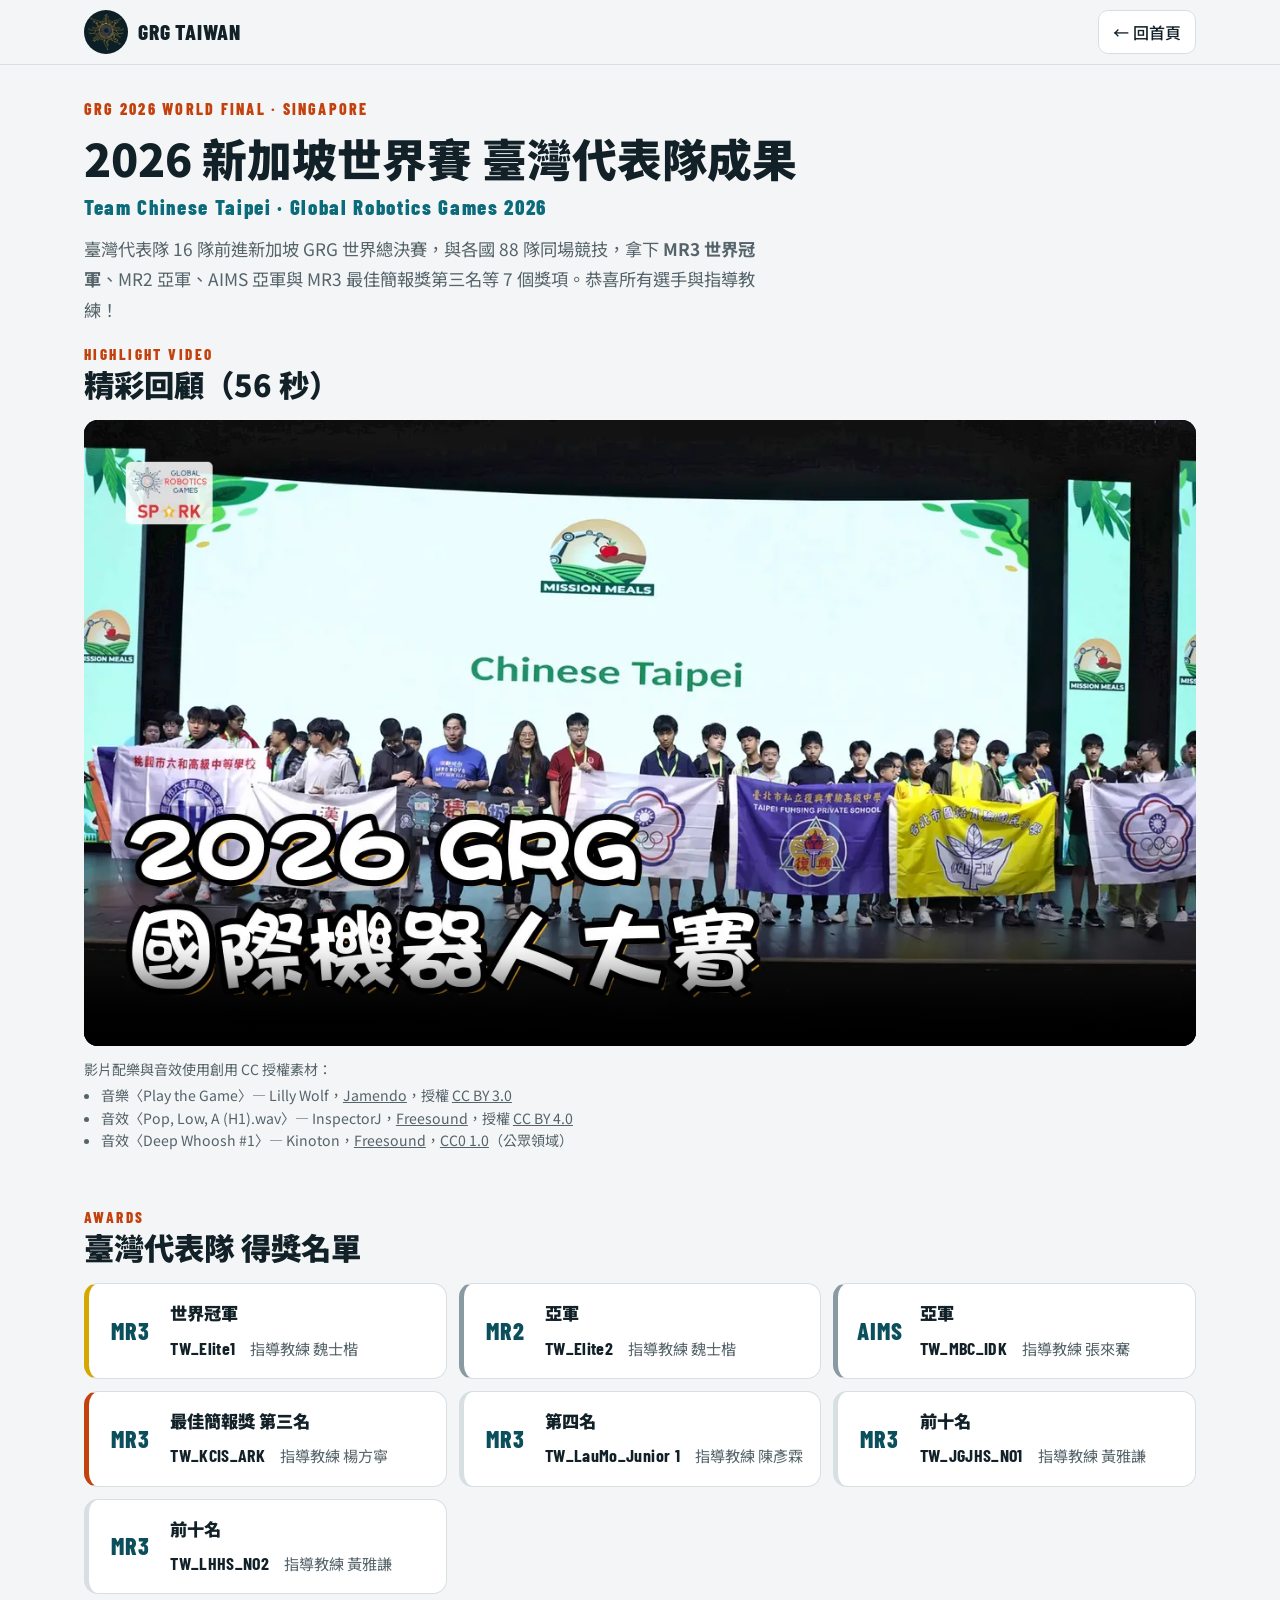
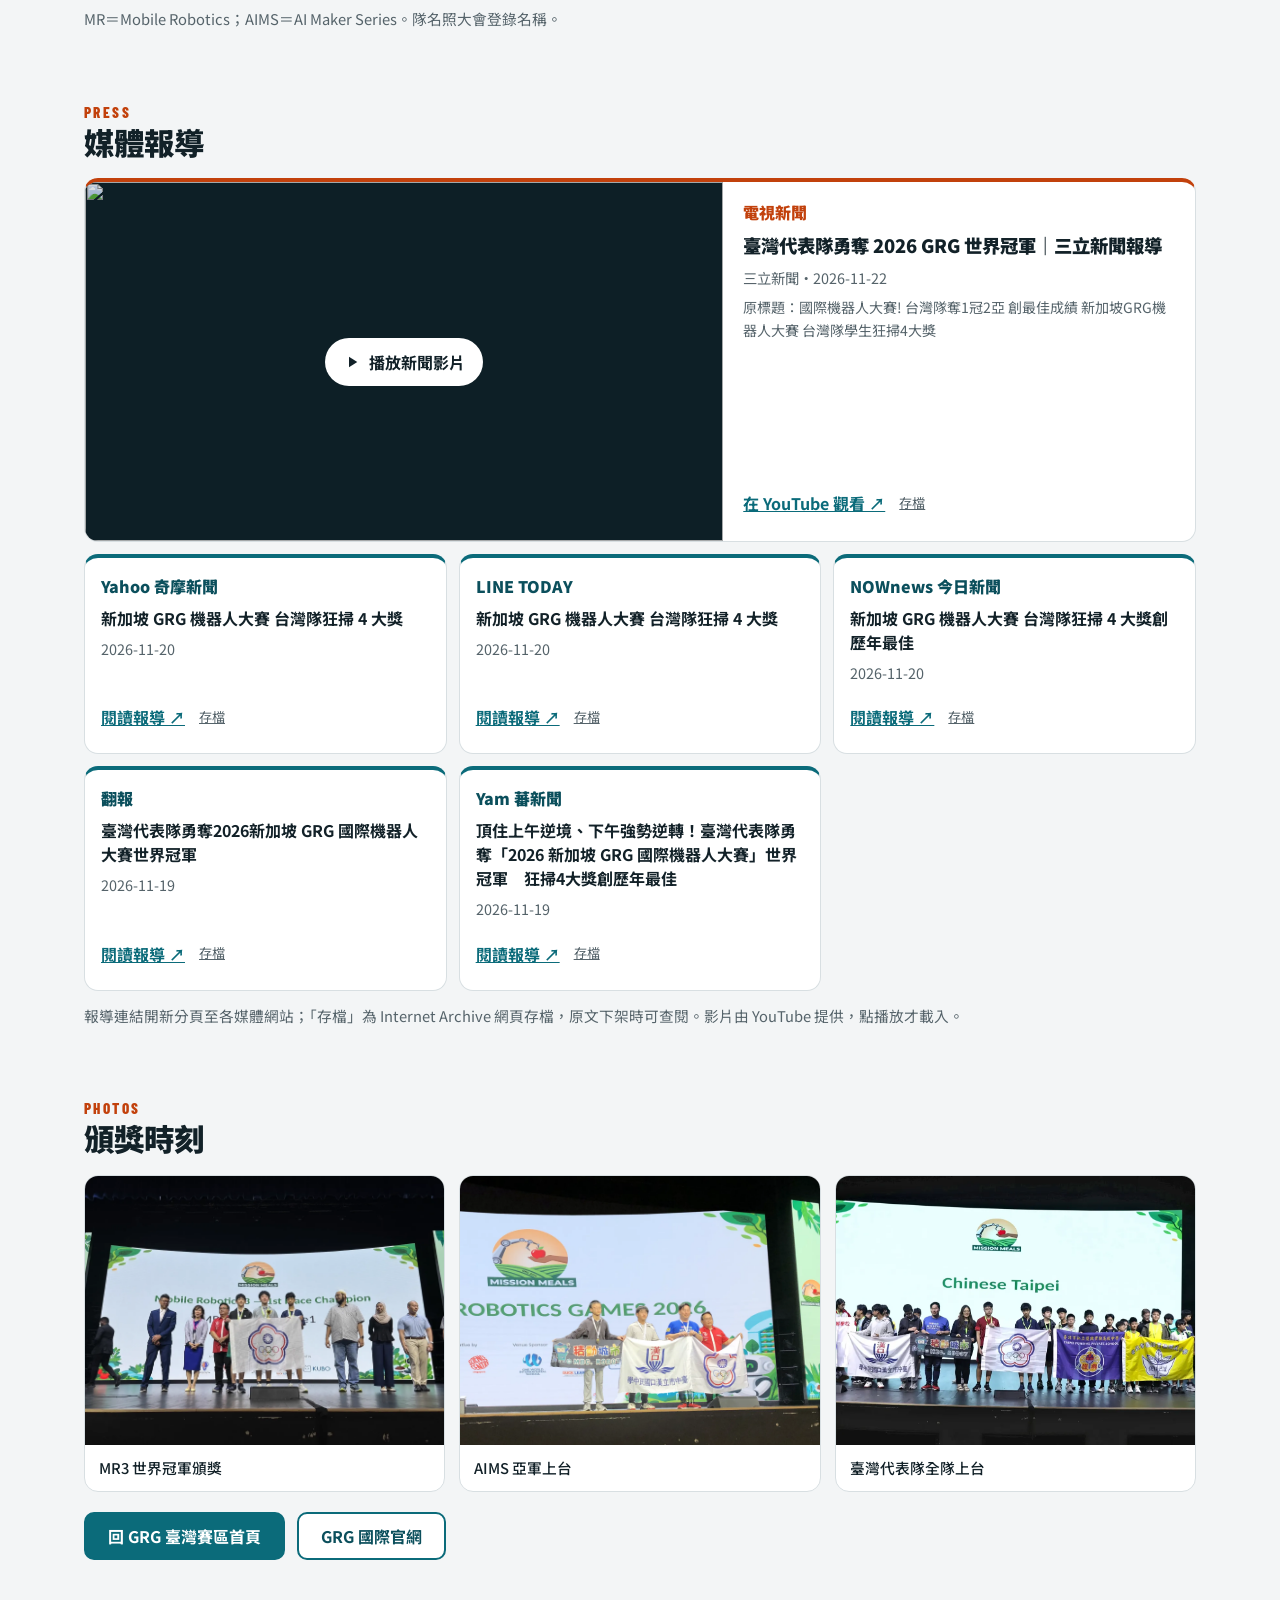
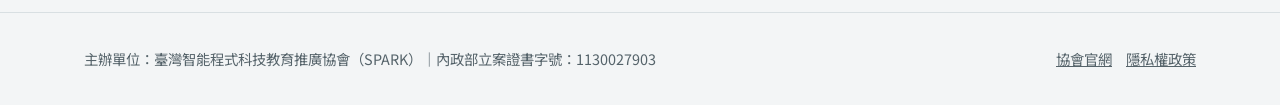
==== commit c3d2694c: "GRG 官網：首頁改 2027 新賽季 HEALTH HACKERS＋2026 戰績條，成果頁加三立新聞影片 - 首頁 hero 改 2027 新賽季（SDG 3 健康與福祉）＋2026 世界賽獎牌條" ====
--- a/singapore-2026.html
+++ b/singapore-2026.html
@@ -63,13 +63,14 @@
       "@type": "ItemList",
       "@id": "https://global-robotics-games-taiwan.github.io/singapore-2026.html#press",
       "name": "2026 GRG 新加坡世界賽 臺灣代表隊 媒體報導",
-      "numberOfItems": 5,
+      "numberOfItems": 6,
       "itemListElement": [
-        {"@type": "ListItem", "position": 1, "item": {"@type": "NewsArticle", "headline": "新加坡 GRG 機器人大賽 台灣隊狂掃 4 大獎", "datePublished": "2026-11-20T01:05:00+08:00", "publisher": {"@type": "Organization", "name": "Yahoo 奇摩新聞"}, "url": "https://tw.news.yahoo.com/%E6%96%B0%E5%8A%A0%E5%9D%A1-grg-%E6%A9%9F%E5%99%A8%E4%BA%BA%E5%A4%A7%E8%B3%BD-%E5%8F%B0%E7%81%A3%E9%9A%8A%E7%8B%82%E6%8E%83-4-170509697.html", "about": {"@id": "https://global-robotics-games-taiwan.github.io/#world-final"}}},
-        {"@type": "ListItem", "position": 2, "item": {"@type": "NewsArticle", "headline": "新加坡 GRG 機器人大賽 台灣隊狂掃 4 大獎", "datePublished": "2026-11-20T01:05:00+08:00", "publisher": {"@type": "Organization", "name": "LINE TODAY"}, "url": "https://today.line.me/tw/v3/article/YapomkN", "about": {"@id": "https://global-robotics-games-taiwan.github.io/#world-final"}}},
-        {"@type": "ListItem", "position": 3, "item": {"@type": "NewsArticle", "headline": "新加坡 GRG 機器人大賽 台灣隊狂掃 4 大獎創歷年最佳", "datePublished": "2026-11-20T01:05:00+08:00", "publisher": {"@type": "Organization", "name": "NOWnews 今日新聞"}, "url": "https://www.nownews.com/news/6893902", "about": {"@id": "https://global-robotics-games-taiwan.github.io/#world-final"}}},
-        {"@type": "ListItem", "position": 4, "item": {"@type": "NewsArticle", "headline": "臺灣代表隊勇奪2026新加坡 GRG 國際機器人大賽世界冠軍", "datePublished": "2026-11-19T16:51:00+08:00", "publisher": {"@type": "Organization", "name": "翻報"}, "url": "https://turnnewsapp.com/ct-featured/423086.html", "about": {"@id": "https://global-robotics-games-taiwan.github.io/#world-final"}}},
-        {"@type": "ListItem", "position": 5, "item": {"@type": "NewsArticle", "headline": "頂住上午逆境、下午強勢逆轉！臺灣代表隊勇奪「2026 新加坡 GRG 國際機器人大賽」世界冠軍　狂掃4大獎創歷年最佳", "datePublished": "2026-11-19T15:59:00+08:00", "publisher": {"@type": "Organization", "name": "Yam 蕃新聞"}, "url": "https://n.yam.com/Article/20261119175866", "about": {"@id": "https://global-robotics-games-taiwan.github.io/#world-final"}}}
+        {"@type": "ListItem", "position": 1, "item": {"@type": "VideoObject", "name": "國際機器人大賽! 台灣隊奪1冠2亞 創最佳成績 新加坡GRG機器人大賽 台灣隊學生狂掃4大獎", "description": "三立新聞報導臺灣代表隊於 2026 GRG 新加坡世界賽奪得 MR3 世界冠軍等獎項", "thumbnailUrl": "https://i.ytimg.com/vi/Xudv54Z9uag/hqdefault.jpg", "uploadDate": "2026-11-22T18:09:50+08:00", "duration": "PT1M1S", "embedUrl": "https://www.youtube.com/embed/Xudv54Z9uag", "url": "https://www.youtube.com/watch?v=Xudv54Z9uag", "publisher": {"@type": "Organization", "name": "三立新聞"}, "about": {"@id": "https://global-robotics-games-taiwan.github.io/#world-final"}}},
+        {"@type": "ListItem", "position": 2, "item": {"@type": "NewsArticle", "headline": "新加坡 GRG 機器人大賽 台灣隊狂掃 4 大獎", "datePublished": "2026-11-20T01:05:00+08:00", "publisher": {"@type": "Organization", "name": "Yahoo 奇摩新聞"}, "url": "https://tw.news.yahoo.com/%E6%96%B0%E5%8A%A0%E5%9D%A1-grg-%E6%A9%9F%E5%99%A8%E4%BA%BA%E5%A4%A7%E8%B3%BD-%E5%8F%B0%E7%81%A3%E9%9A%8A%E7%8B%82%E6%8E%83-4-170509697.html", "about": {"@id": "https://global-robotics-games-taiwan.github.io/#world-final"}}},
+        {"@type": "ListItem", "position": 3, "item": {"@type": "NewsArticle", "headline": "新加坡 GRG 機器人大賽 台灣隊狂掃 4 大獎", "datePublished": "2026-11-20T01:05:00+08:00", "publisher": {"@type": "Organization", "name": "LINE TODAY"}, "url": "https://today.line.me/tw/v3/article/YapomkN", "about": {"@id": "https://global-robotics-games-taiwan.github.io/#world-final"}}},
+        {"@type": "ListItem", "position": 4, "item": {"@type": "NewsArticle", "headline": "新加坡 GRG 機器人大賽 台灣隊狂掃 4 大獎創歷年最佳", "datePublished": "2026-11-20T01:05:00+08:00", "publisher": {"@type": "Organization", "name": "NOWnews 今日新聞"}, "url": "https://www.nownews.com/news/6893902", "about": {"@id": "https://global-robotics-games-taiwan.github.io/#world-final"}}},
+        {"@type": "ListItem", "position": 5, "item": {"@type": "NewsArticle", "headline": "臺灣代表隊勇奪2026新加坡 GRG 國際機器人大賽世界冠軍", "datePublished": "2026-11-19T16:51:00+08:00", "publisher": {"@type": "Organization", "name": "翻報"}, "url": "https://turnnewsapp.com/ct-featured/423086.html", "about": {"@id": "https://global-robotics-games-taiwan.github.io/#world-final"}}},
+        {"@type": "ListItem", "position": 6, "item": {"@type": "NewsArticle", "headline": "頂住上午逆境、下午強勢逆轉！臺灣代表隊勇奪「2026 新加坡 GRG 國際機器人大賽」世界冠軍　狂掃4大獎創歷年最佳", "datePublished": "2026-11-19T15:59:00+08:00", "publisher": {"@type": "Organization", "name": "Yam 蕃新聞"}, "url": "https://n.yam.com/Article/20261119175866", "about": {"@id": "https://global-robotics-games-taiwan.github.io/#world-final"}}}
       ]
     }
   ]
@@ -135,6 +136,23 @@
 .press .links{margin-top:auto;display:flex;flex-wrap:wrap;align-items:center;gap:4px 14px;padding-top:4px}
 .press .read{display:inline-flex;align-items:center;min-height:44px;font-weight:700}
 .press .arc{font-size:.82rem;color:var(--muted);display:inline-flex;align-items:center;min-height:44px}
+/* 電視新聞：lite YouTube 嵌入（點了才載入 iframe），寫法同首頁 */
+.tv{display:grid;grid-template-columns:minmax(0,1.15fr) minmax(0,.85fr);gap:0;background:var(--card);border:1px solid var(--line);border-top:4px solid var(--track);border-radius:var(--r);overflow:hidden;margin-bottom:12px}
+.video{position:relative;aspect-ratio:16/9;overflow:hidden;background:var(--board)}
+.video a,.video iframe{position:absolute;inset:0;width:100%;height:100%;border:0}
+.video a{display:grid;place-items:center;text-decoration:none}
+.video img{position:absolute;inset:0;width:100%;height:100%;object-fit:cover;opacity:.85}
+.video .play{position:relative;display:inline-flex;align-items:center;gap:8px;background:#fff;color:var(--ink);font-weight:700;padding:10px 18px;border-radius:999px;min-height:48px}
+.video a:hover .play{background:var(--lime)}
+.tvtxt{display:flex;flex-direction:column;gap:6px;padding:16px 20px;min-width:0}
+.tvtxt .src{font-weight:900;color:var(--track)}
+.tvtxt .ttl{margin:0;font-size:1.15rem;font-weight:900;line-height:1.45;overflow-wrap:anywhere}
+.tvtxt .meta{margin:0;font-size:.9rem;color:var(--muted)}
+.tvtxt .orig{margin:0;font-size:.88rem;color:var(--muted);line-height:1.6;overflow-wrap:anywhere}
+.tvtxt .links{margin-top:auto;display:flex;flex-wrap:wrap;align-items:center;gap:4px 14px;padding-top:4px}
+.tvtxt .read{display:inline-flex;align-items:center;min-height:44px;font-weight:700}
+.tvtxt .arc{font-size:.82rem;color:var(--muted);display:inline-flex;align-items:center;min-height:44px}
+@media (max-width:760px){.tv{grid-template-columns:1fr}.tvtxt{padding:14px 16px}}
 .photos{display:grid;grid-template-columns:repeat(auto-fill,minmax(280px,1fr));gap:14px}
 .photos figure{margin:0;background:var(--card);border:1px solid var(--line);border-radius:var(--r);overflow:hidden}
 .photos img{width:100%;aspect-ratio:4/3;object-fit:cover}
@@ -207,6 +225,16 @@
   <section id="press">
     <div class="wrap">
       <div class="head"><h2><span class="en">PRESS</span>媒體報導</h2></div>
+      <article class="tv" aria-labelledby="tvTtl">
+        <div class="video"><a href="https://www.youtube.com/watch?v=Xudv54Z9uag" class="yt" data-id="Xudv54Z9uag" aria-label="播放三立新聞報導影片"><img src="https://i.ytimg.com/vi/Xudv54Z9uag/hqdefault.jpg" width="480" height="360" alt="" loading="lazy"><span class="play"><svg width="18" height="18" viewBox="0 0 24 24" fill="currentColor" aria-hidden="true"><path d="M8 5v14l11-7z"/></svg>播放新聞影片</span></a></div>
+        <div class="tvtxt">
+          <span class="src">電視新聞</span>
+          <h3 class="ttl" id="tvTtl">臺灣代表隊勇奪 2026 GRG 世界冠軍｜三立新聞報導</h3>
+          <p class="meta">三立新聞・<time datetime="2026-11-22">2026-11-22</time></p>
+          <p class="orig">原標題：國際機器人大賽! 台灣隊奪1冠2亞 創最佳成績 新加坡GRG機器人大賽 台灣隊學生狂掃4大獎</p>
+          <span class="links"><a class="read" href="https://www.youtube.com/watch?v=Xudv54Z9uag" target="_blank" rel="noopener">在 YouTube 觀看 ↗</a><a class="arc" href="https://web.archive.org/web/20261126111122/https://www.youtube.com/watch?v=Xudv54Z9uag" target="_blank" rel="noopener">存檔</a></span>
+        </div>
+      </article>
       <ul class="press">
         <li><span class="src">Yahoo 奇摩新聞</span><p class="ttl">新加坡 GRG 機器人大賽 台灣隊狂掃 4 大獎</p><time datetime="2026-11-20">2026-11-20</time><span class="links"><a class="read" href="https://tw.news.yahoo.com/%E6%96%B0%E5%8A%A0%E5%9D%A1-grg-%E6%A9%9F%E5%99%A8%E4%BA%BA%E5%A4%A7%E8%B3%BD-%E5%8F%B0%E7%81%A3%E9%9A%8A%E7%8B%82%E6%8E%83-4-170509697.html" target="_blank" rel="noopener">閱讀報導 ↗</a><a class="arc" href="https://web.archive.org/web/20261120012026/https://tw.news.yahoo.com/%E6%96%B0%E5%8A%A0%E5%9D%A1-grg-%E6%A9%9F%E5%99%A8%E4%BA%BA%E5%A4%A7%E8%B3%BD-%E5%8F%B0%E7%81%A3%E9%9A%8A%E7%8B%82%E6%8E%83-4-170509697.html" target="_blank" rel="noopener">存檔</a></span></li>
         <li><span class="src">LINE TODAY</span><p class="ttl">新加坡 GRG 機器人大賽 台灣隊狂掃 4 大獎</p><time datetime="2026-11-20">2026-11-20</time><span class="links"><a class="read" href="https://today.line.me/tw/v3/article/YapomkN" target="_blank" rel="noopener">閱讀報導 ↗</a><a class="arc" href="https://web.archive.org/web/20261120012116/https://today.line.me/tw/v3/article/YapomkN" target="_blank" rel="noopener">存檔</a></span></li>
@@ -214,7 +242,7 @@
         <li><span class="src">翻報</span><p class="ttl">臺灣代表隊勇奪2026新加坡 GRG 國際機器人大賽世界冠軍</p><time datetime="2026-11-19">2026-11-19</time><span class="links"><a class="read" href="https://turnnewsapp.com/ct-featured/423086.html" target="_blank" rel="noopener">閱讀報導 ↗</a><a class="arc" href="https://web.archive.org/web/20261120012247/https://turnnewsapp.com/ct-featured/423086.html" target="_blank" rel="noopener">存檔</a></span></li>
         <li><span class="src">Yam 蕃新聞</span><p class="ttl">頂住上午逆境、下午強勢逆轉！臺灣代表隊勇奪「2026 新加坡 GRG 國際機器人大賽」世界冠軍　狂掃4大獎創歷年最佳</p><time datetime="2026-11-19">2026-11-19</time><span class="links"><a class="read" href="https://n.yam.com/Article/20261119175866" target="_blank" rel="noopener">閱讀報導 ↗</a><a class="arc" href="https://web.archive.org/web/20261120012332/https://n.yam.com/Article/20261119175866" target="_blank" rel="noopener">存檔</a></span></li>
       </ul>
-      <p class="note">報導連結開新分頁至各媒體網站；「存檔」為 Internet Archive 網頁存檔，原文下架時可查閱。</p>
+      <p class="note">報導連結開新分頁至各媒體網站；「存檔」為 Internet Archive 網頁存檔，原文下架時可查閱。影片由 YouTube 提供，點播放才載入。</p>
     </div>
   </section>
 
@@ -240,5 +268,12 @@
     <span><a href="https://spark-taiwan-association.github.io/">協會官網</a>　<a href="https://spark-taiwan-association.github.io/privacy.html">隱私權政策</a></span>
   </div>
 </footer>
+<script>
+document.querySelectorAll('.yt').forEach(function(a){a.addEventListener('click',function(e){
+  e.preventDefault(); var f=document.createElement('iframe');
+  f.src='https://www.youtube-nocookie.com/embed/'+a.dataset.id+'?autoplay=1&rel=0'; f.title='三立新聞報導：臺灣代表隊勇奪 2026 GRG 世界冠軍';
+  f.allow='autoplay; encrypted-media; picture-in-picture'; f.allowFullscreen=true; a.replaceWith(f);
+})});
+</script>
 </body>
 </html>
